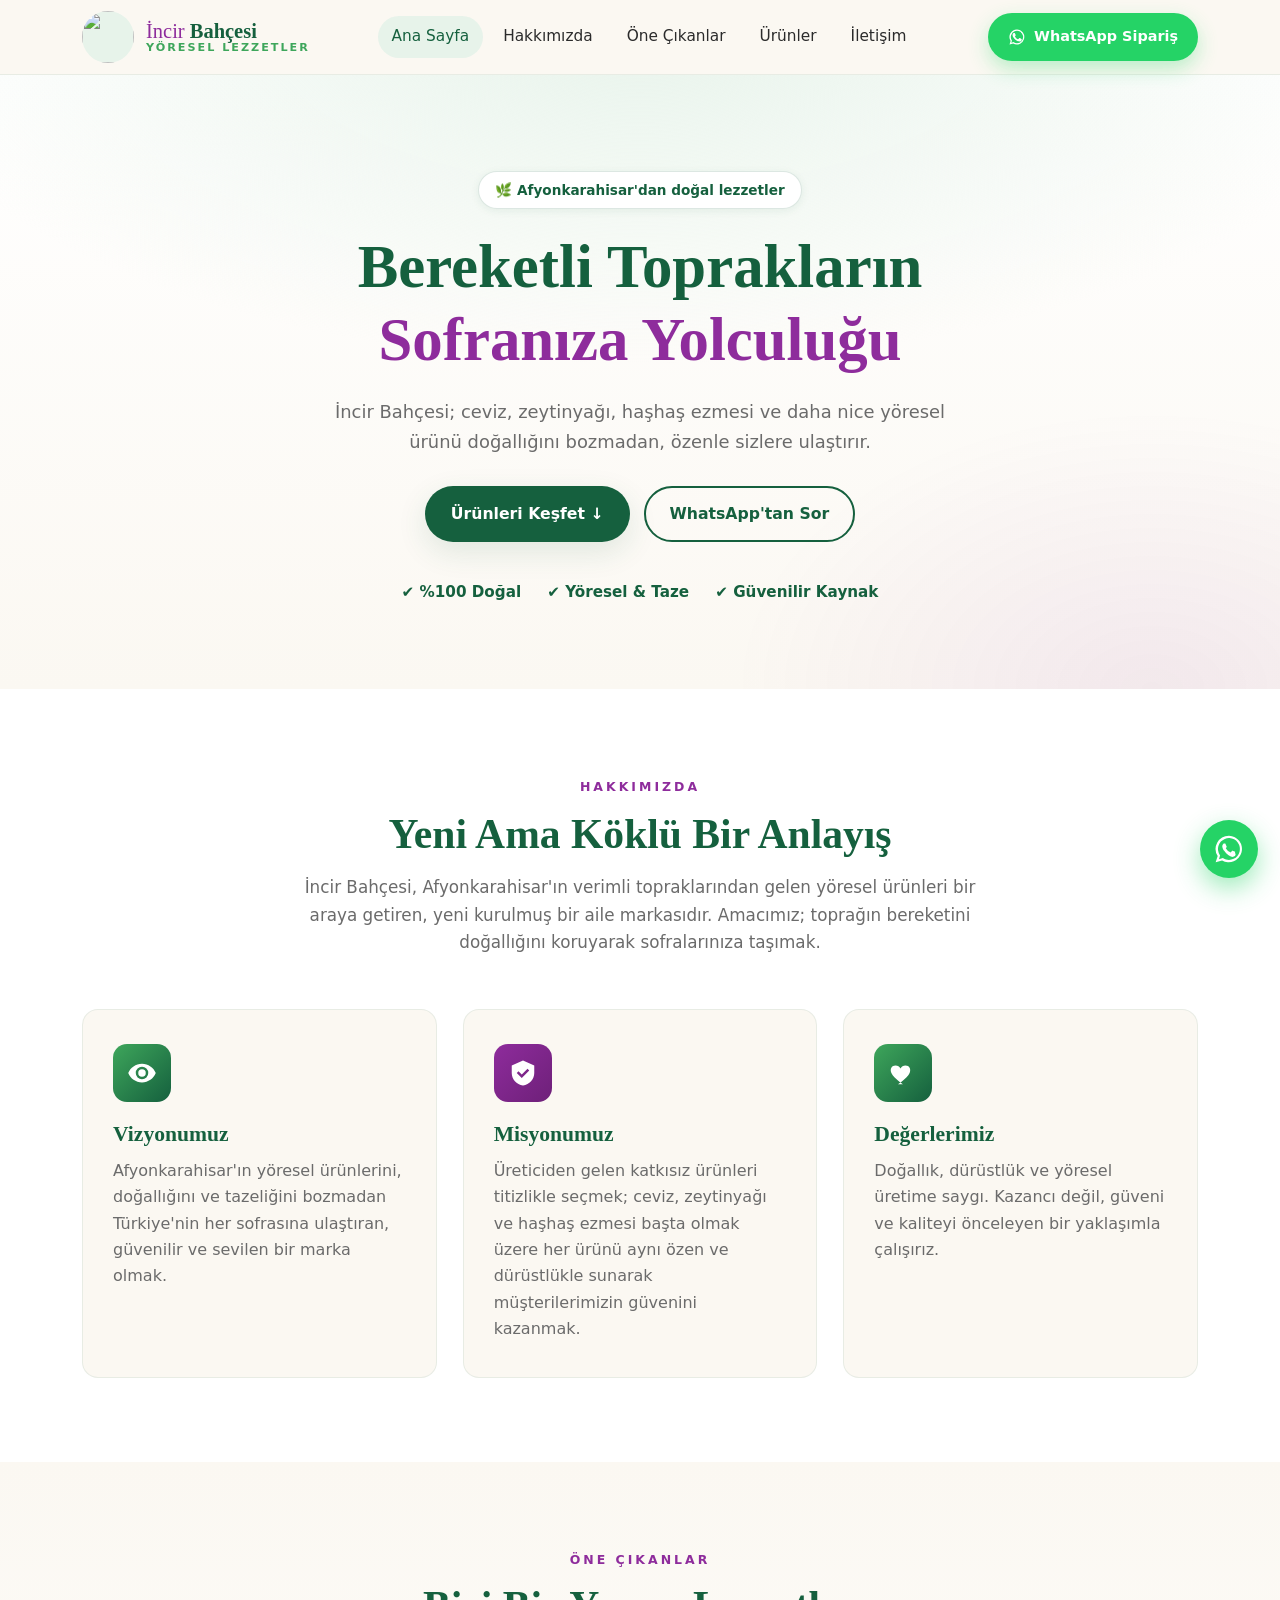
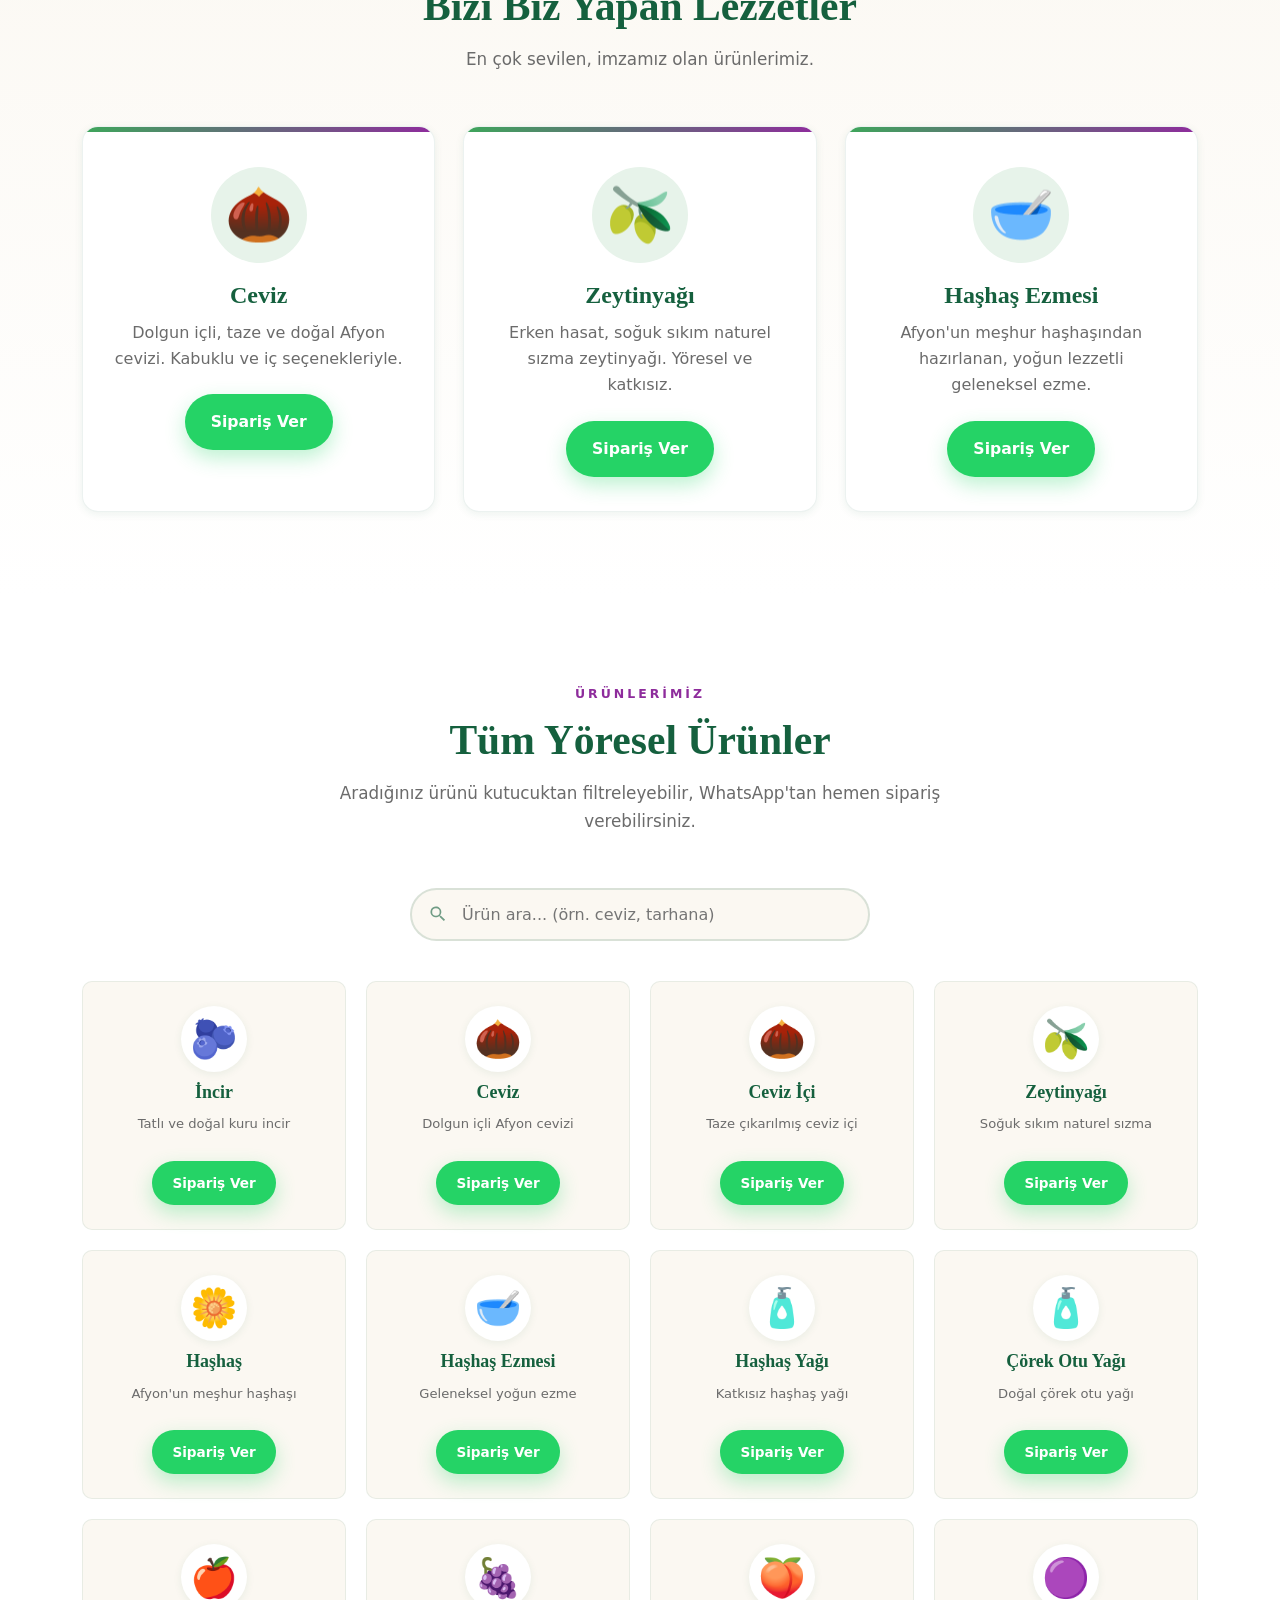
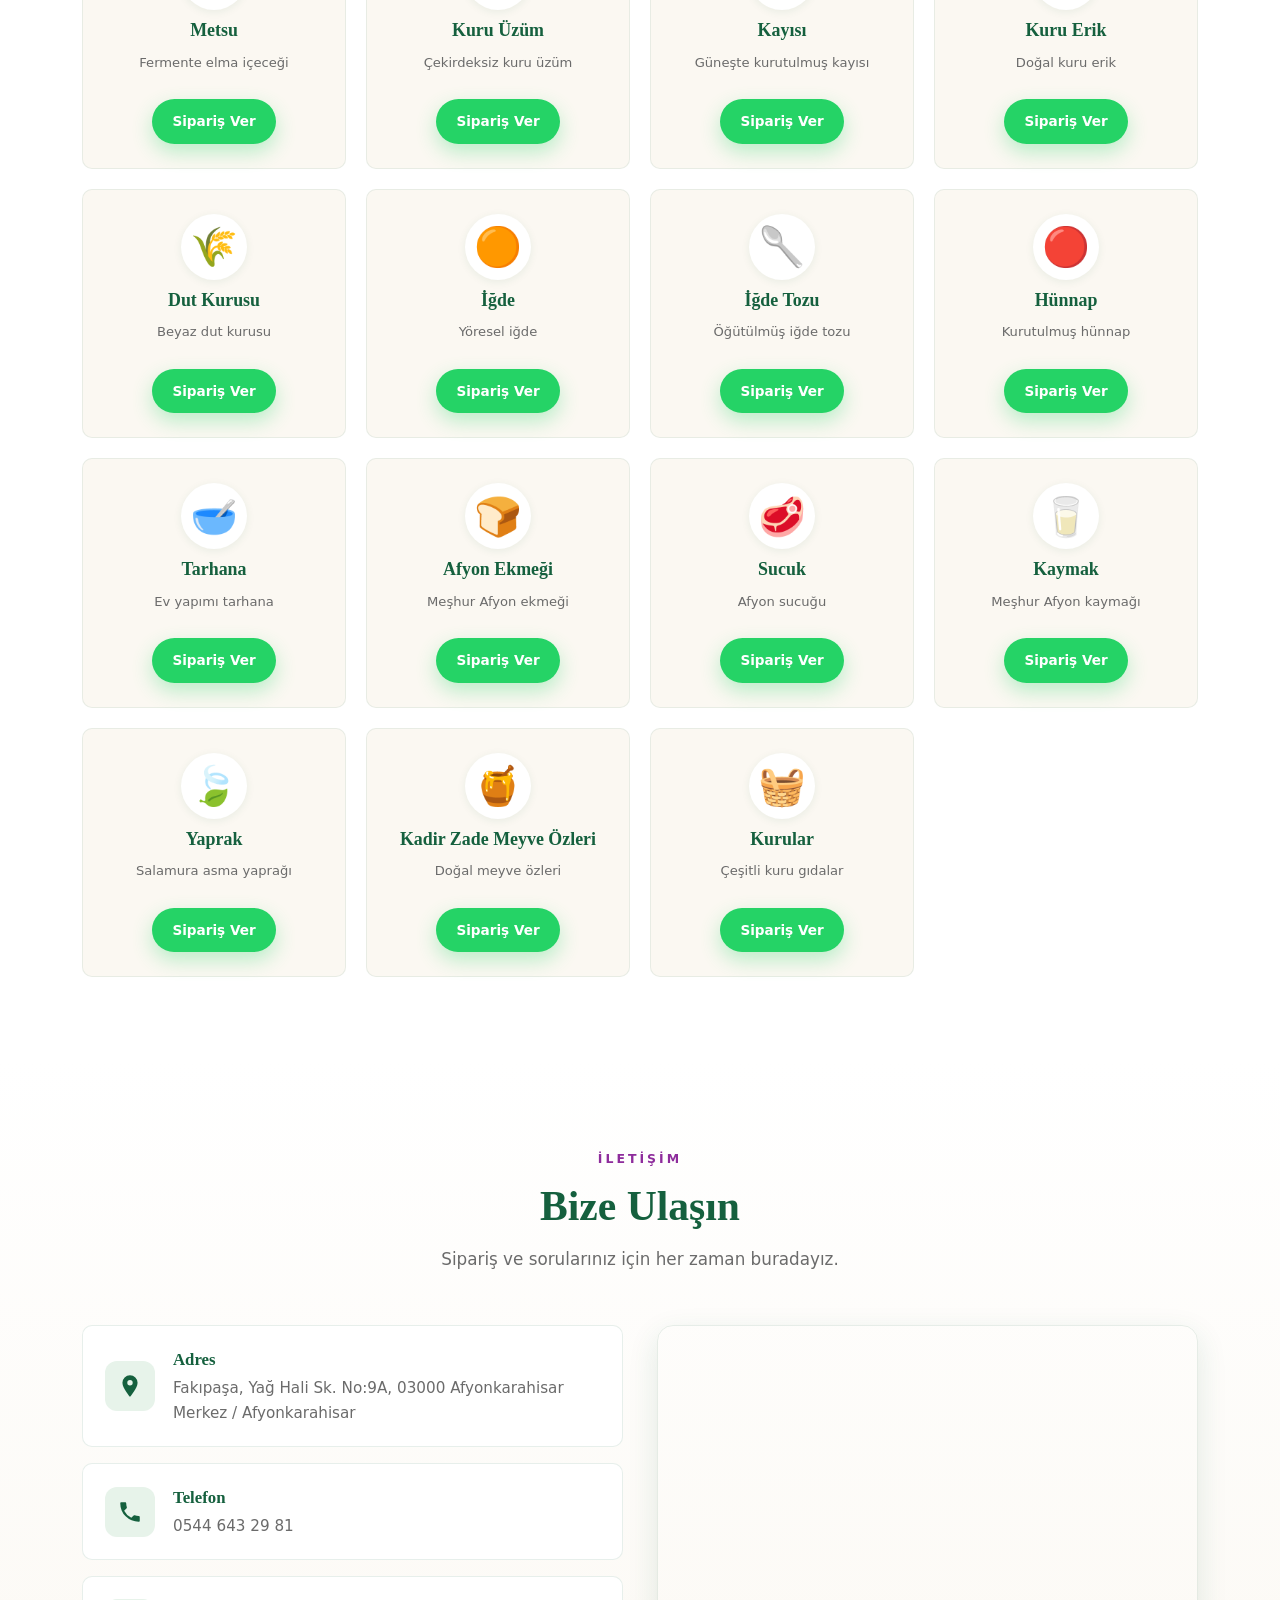
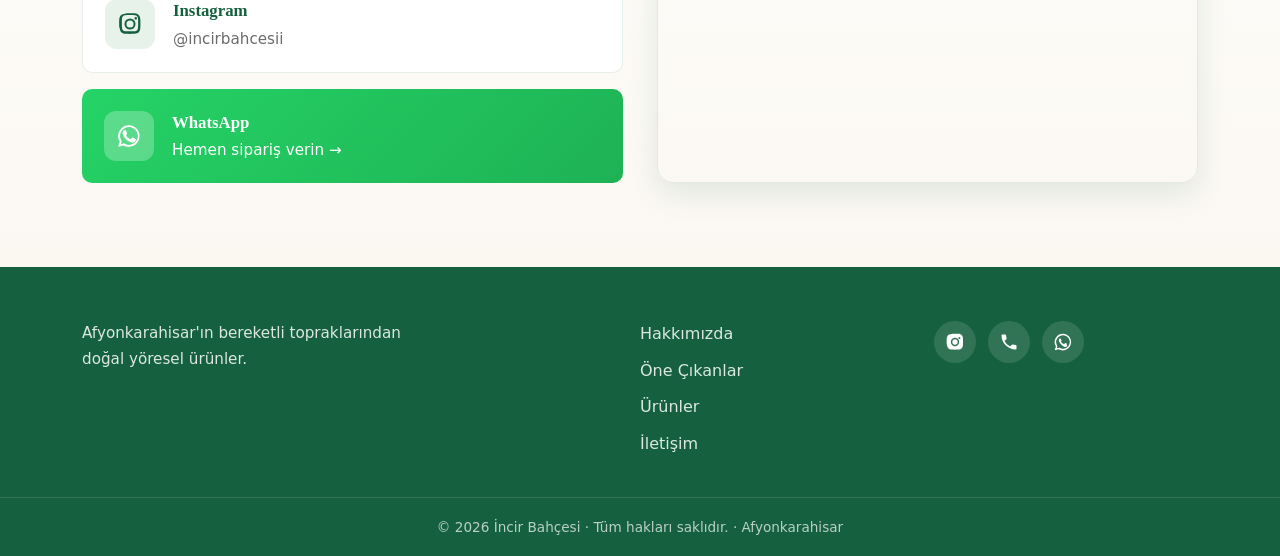
==== index.html @ 3425f456 "İncir Bahçesi tanıtım web sitesi (HTML/CSS/JS) Afyonkarahisar yöresel ürünler için tek sayfa tanıtım" ====
<!DOCTYPE html>
<html lang="tr">
<head>
  <meta charset="UTF-8" />
  <meta name="viewport" content="width=device-width, initial-scale=1.0" />
  <title>İncir Bahçesi | Afyonkarahisar Yöresel Ürünler</title>
  <meta name="description" content="İncir Bahçesi — Afyonkarahisar'ın bereketli topraklarından doğal yöresel ürünler. Ceviz, zeytinyağı, haşhaş ezmesi ve daha fazlası. WhatsApp ile sipariş." />
  <link rel="preconnect" href="https://wa.me" />
  <link rel="stylesheet" href="css/style.css" />
  <link rel="icon" href="assets/logo.png" type="image/png" />
</head>
<body>

  <!-- ================= HEADER / NAVBAR ================= -->
  <header class="site-header" id="header">
    <div class="container header-inner">
      <a href="#hero" class="brand" aria-label="İncir Bahçesi ana sayfa">
        <img src="assets/logo.png" alt="İncir Bahçesi logosu" class="brand-logo"
             onerror="this.classList.add('logo-fallback'); this.alt='';" />
        <span class="brand-text">
          <span class="brand-name">İncir <strong>Bahçesi</strong></span>
          <span class="brand-tag">Yöresel Lezzetler</span>
        </span>
      </a>

      <nav class="main-nav" id="mainNav" aria-label="Ana menü">
        <a href="#hero">Ana Sayfa</a>
        <a href="#hakkimizda">Hakkımızda</a>
        <a href="#one-cikan">Öne Çıkanlar</a>
        <a href="#urunler">Ürünler</a>
        <a href="#iletisim">İletişim</a>
      </nav>

      <a href="https://wa.me/905446432981?text=Merhaba%2C%20%C4%B0ncir%20Bah%C3%A7esi%20%C3%BCr%C3%BCnleri%20hakk%C4%B1nda%20bilgi%20almak%20istiyorum."
         class="btn btn-whatsapp header-cta" target="_blank" rel="noopener">
        <svg class="ico" viewBox="0 0 24 24" aria-hidden="true"><path d="M17.5 14.4c-.3-.2-1.7-.9-2-1-.3-.1-.5-.2-.7.2s-.8 1-.9 1.2c-.2.2-.3.2-.6.1-.3-.2-1.2-.5-2.3-1.4-.9-.8-1.4-1.7-1.6-2-.2-.3 0-.5.1-.6.1-.1.3-.3.4-.5.1-.2.2-.3.3-.5.1-.2 0-.4 0-.5 0-.1-.7-1.7-1-2.3-.2-.6-.5-.5-.7-.5h-.6c-.2 0-.5.1-.8.4-.3.3-1 1-1 2.5s1.1 2.9 1.2 3.1c.2.2 2.1 3.3 5.2 4.6.7.3 1.3.5 1.7.6.7.2 1.4.2 1.9.1.6-.1 1.7-.7 2-1.4.2-.7.2-1.2.2-1.4-.1-.1-.3-.2-.6-.3z"/><path d="M12 2a10 10 0 0 0-8.5 15.3L2 22l4.8-1.3A10 10 0 1 0 12 2zm0 18.2c-1.5 0-3-.4-4.3-1.2l-.3-.2-2.9.8.8-2.8-.2-.3A8.2 8.2 0 1 1 12 20.2z"/></svg>
        <span>WhatsApp Sipariş</span>
      </a>

      <button class="nav-toggle" id="navToggle" aria-label="Menüyü aç/kapat" aria-expanded="false" aria-controls="mainNav">
        <span></span><span></span><span></span>
      </button>
    </div>
  </header>

  <!-- ================= HERO ================= -->
  <section class="hero" id="hero">
    <div class="hero-bg" aria-hidden="true"></div>
    <div class="container hero-inner reveal">
      <p class="hero-eyebrow">🌿 Afyonkarahisar'dan doğal lezzetler</p>
      <h1 class="hero-title">Bereketli Toprakların<br><span>Sofranıza Yolculuğu</span></h1>
      <p class="hero-sub">
        İncir Bahçesi; ceviz, zeytinyağı, haşhaş ezmesi ve daha nice yöresel ürünü
        doğallığını bozmadan, özenle sizlere ulaştırır.
      </p>
      <div class="hero-actions">
        <a href="#one-cikan" class="btn btn-primary">Ürünleri Keşfet ↓</a>
        <a href="https://wa.me/905446432981?text=Merhaba%2C%20%C3%BCr%C3%BCnleriniz%20hakk%C4%B1nda%20bilgi%20almak%20istiyorum."
           class="btn btn-outline" target="_blank" rel="noopener">WhatsApp'tan Sor</a>
      </div>
      <ul class="hero-badges">
        <li>✔ %100 Doğal</li>
        <li>✔ Yöresel &amp; Taze</li>
        <li>✔ Güvenilir Kaynak</li>
      </ul>
    </div>
  </section>

  <!-- ================= HAKKIMIZDA / VİZYON MİSYON ================= -->
  <section class="section about" id="hakkimizda">
    <div class="container">
      <div class="section-head reveal">
        <span class="kicker">Hakkımızda</span>
        <h2>Yeni Ama Köklü Bir Anlayış</h2>
        <p class="section-lead">
          İncir Bahçesi, Afyonkarahisar'ın verimli topraklarından gelen yöresel ürünleri
          bir araya getiren, yeni kurulmuş bir aile markasıdır. Amacımız; toprağın bereketini
          doğallığını koruyarak sofralarınıza taşımak.
        </p>
      </div>

      <div class="vm-grid">
        <article class="vm-card reveal">
          <div class="vm-ico" aria-hidden="true">
            <svg viewBox="0 0 24 24"><path d="M12 4.5C7 4.5 2.7 7.6 1 12c1.7 4.4 6 7.5 11 7.5s9.3-3.1 11-7.5c-1.7-4.4-6-7.5-11-7.5zm0 12.5a5 5 0 1 1 0-10 5 5 0 0 1 0 10zm0-8a3 3 0 1 0 0 6 3 3 0 0 0 0-6z"/></svg>
          </div>
          <h3>Vizyonumuz</h3>
          <p>
            Afyonkarahisar'ın yöresel ürünlerini, doğallığını ve tazeliğini bozmadan
            Türkiye'nin her sofrasına ulaştıran, güvenilir ve sevilen bir marka olmak.
          </p>
        </article>

        <article class="vm-card reveal">
          <div class="vm-ico" aria-hidden="true">
            <svg viewBox="0 0 24 24"><path d="M12 2 3 6v6c0 5 3.8 9.4 9 10 5.2-.6 9-5 9-10V6l-9-4zm-1 14-4-4 1.4-1.4L11 13.2l4.6-4.6L17 10l-6 6z"/></svg>
          </div>
          <h3>Misyonumuz</h3>
          <p>
            Üreticiden gelen katkısız ürünleri titizlikle seçmek; ceviz, zeytinyağı ve
            haşhaş ezmesi başta olmak üzere her ürünü aynı özen ve dürüstlükle sunarak
            müşterilerimizin güvenini kazanmak.
          </p>
        </article>

        <article class="vm-card reveal">
          <div class="vm-ico" aria-hidden="true">
            <svg viewBox="0 0 24 24"><path d="M12 21s-7-4.4-9.3-9C1.3 8.8 3 6 6 6c1.8 0 3.2.9 4 2.3C10.8 6.9 12.2 6 14 6c3 0 4.7 2.8 3.3 6-2.3 4.6-9.3 9-9.3 9z"/></svg>
          </div>
          <h3>Değerlerimiz</h3>
          <p>
            Doğallık, dürüstlük ve yöresel üretime saygı. Kazancı değil, güveni ve
            kaliteyi önceleyen bir yaklaşımla çalışırız.
          </p>
        </article>
      </div>
    </div>
  </section>

  <!-- ================= ÖNE ÇIKAN ÜRÜNLER ================= -->
  <section class="section featured" id="one-cikan">
    <div class="container">
      <div class="section-head reveal">
        <span class="kicker">Öne Çıkanlar</span>
        <h2>Bizi Biz Yapan Lezzetler</h2>
        <p class="section-lead">En çok sevilen, imzamız olan ürünlerimiz.</p>
      </div>

      <div class="featured-grid">
        <article class="feat-card reveal">
          <div class="feat-emoji" aria-hidden="true">🌰</div>
          <h3>Ceviz</h3>
          <p>Dolgun içli, taze ve doğal Afyon cevizi. Kabuklu ve iç seçenekleriyle.</p>
          <a class="btn btn-whatsapp order-btn" data-product="Ceviz" href="#" target="_blank" rel="noopener">
            <span>Sipariş Ver</span>
          </a>
        </article>

        <article class="feat-card reveal">
          <div class="feat-emoji" aria-hidden="true">🫒</div>
          <h3>Zeytinyağı</h3>
          <p>Erken hasat, soğuk sıkım naturel sızma zeytinyağı. Yöresel ve katkısız.</p>
          <a class="btn btn-whatsapp order-btn" data-product="Zeytinyağı" href="#" target="_blank" rel="noopener">
            <span>Sipariş Ver</span>
          </a>
        </article>

        <article class="feat-card reveal">
          <div class="feat-emoji" aria-hidden="true">🥣</div>
          <h3>Haşhaş Ezmesi</h3>
          <p>Afyon'un meşhur haşhaşından hazırlanan, yoğun lezzetli geleneksel ezme.</p>
          <a class="btn btn-whatsapp order-btn" data-product="Haşhaş Ezmesi" href="#" target="_blank" rel="noopener">
            <span>Sipariş Ver</span>
          </a>
        </article>
      </div>
    </div>
  </section>

  <!-- ================= TÜM ÜRÜNLER ================= -->
  <section class="section products" id="urunler">
    <div class="container">
      <div class="section-head reveal">
        <span class="kicker">Ürünlerimiz</span>
        <h2>Tüm Yöresel Ürünler</h2>
        <p class="section-lead">Aradığınız ürünü kutucuktan filtreleyebilir, WhatsApp'tan hemen sipariş verebilirsiniz.</p>
      </div>

      <div class="product-search reveal">
        <svg class="ico" viewBox="0 0 24 24" aria-hidden="true"><path d="M15.5 14h-.8l-.3-.3a6.5 6.5 0 1 0-.7.7l.3.3v.8l5 5 1.5-1.5-5-5zm-6 0A4.5 4.5 0 1 1 14 9.5 4.5 4.5 0 0 1 9.5 14z"/></svg>
        <input type="search" id="productSearch" placeholder="Ürün ara... (örn. ceviz, tarhana)" aria-label="Ürün ara" />
      </div>

      <div class="product-grid" id="productGrid">
        <!-- Ürünler JS ile oluşturulur -->
      </div>
      <p class="no-result" id="noResult" hidden>Aradığınız ürün bulunamadı. WhatsApp'tan sorabilirsiniz.</p>
    </div>
  </section>

  <!-- ================= İLETİŞİM ================= -->
  <section class="section contact" id="iletisim">
    <div class="container">
      <div class="section-head reveal">
        <span class="kicker">İletişim</span>
        <h2>Bize Ulaşın</h2>
        <p class="section-lead">Sipariş ve sorularınız için her zaman buradayız.</p>
      </div>

      <div class="contact-grid">
        <div class="contact-cards">
          <a class="contact-card reveal" href="https://www.google.com/maps/search/?api=1&query=Fak%C4%B1pa%C5%9Fa%20Ya%C4%9F%20Hali%20Sk.%20No%3A9A%20Afyonkarahisar" target="_blank" rel="noopener">
            <span class="contact-ico" aria-hidden="true">
              <svg viewBox="0 0 24 24"><path d="M12 2a7 7 0 0 0-7 7c0 5 7 13 7 13s7-8 7-13a7 7 0 0 0-7-7zm0 9.5A2.5 2.5 0 1 1 12 6.5a2.5 2.5 0 0 1 0 5z"/></svg>
            </span>
            <span class="contact-txt">
              <strong>Adres</strong>
              Fakıpaşa, Yağ Hali Sk. No:9A, 03000 Afyonkarahisar Merkez / Afyonkarahisar
            </span>
          </a>

          <a class="contact-card reveal" href="tel:+905446432981">
            <span class="contact-ico" aria-hidden="true">
              <svg viewBox="0 0 24 24"><path d="M6.6 10.8a15.5 15.5 0 0 0 6.6 6.6l2.2-2.2c.3-.3.7-.4 1-.2 1.1.4 2.3.6 3.6.6.6 0 1 .4 1 1V20c0 .6-.4 1-1 1A17 17 0 0 1 3 4c0-.6.4-1 1-1h3.5c.6 0 1 .4 1 1 0 1.2.2 2.4.6 3.6.1.4 0 .8-.2 1l-2.3 2.2z"/></svg>
            </span>
            <span class="contact-txt">
              <strong>Telefon</strong>
              0544 643 29 81
            </span>
          </a>

          <a class="contact-card reveal" href="https://www.instagram.com/incirbahcesii/" target="_blank" rel="noopener">
            <span class="contact-ico" aria-hidden="true">
              <svg viewBox="0 0 24 24"><path d="M12 2c2.7 0 3 0 4.1.1 1 0 1.7.2 2.3.5.6.2 1.1.5 1.6 1s.8 1 1 1.6c.3.6.4 1.3.5 2.3.1 1.1.1 1.4.1 4.1s0 3-.1 4.1c0 1-.2 1.7-.5 2.3a4.5 4.5 0 0 1-1 1.6 4.5 4.5 0 0 1-1.6 1c-.6.3-1.3.4-2.3.5-1.1.1-1.4.1-4.1.1s-3 0-4.1-.1c-1 0-1.7-.2-2.3-.5a4.5 4.5 0 0 1-1.6-1 4.5 4.5 0 0 1-1-1.6c-.3-.6-.4-1.3-.5-2.3C2 15 2 14.7 2 12s0-3 .1-4.1c0-1 .2-1.7.5-2.3.2-.6.5-1.1 1-1.6s1-.8 1.6-1c.6-.3 1.3-.4 2.3-.5C8.6 2 9 2 12 2zm0 1.8c-2.7 0-3 0-4 .1-.8 0-1.2.2-1.5.3-.4.1-.7.3-1 .6-.3.3-.5.6-.6 1-.1.3-.3.7-.3 1.5-.1 1-.1 1.3-.1 4s0 3 .1 4c0 .8.2 1.2.3 1.5.1.4.3.7.6 1 .3.3.6.5 1 .6.3.1.7.3 1.5.3 1 .1 1.3.1 4 .1s3 0 4-.1c.8 0 1.2-.2 1.5-.3.4-.1.7-.3 1-.6.3-.3.5-.6.6-1 .1-.3.3-.7.3-1.5.1-1 .1-1.3.1-4s0-3-.1-4c0-.8-.2-1.2-.3-1.5a2.7 2.7 0 0 0-.6-1 2.7 2.7 0 0 0-1-.6c-.3-.1-.7-.3-1.5-.3-1-.1-1.3-.1-4-.1zm0 3.1a5.1 5.1 0 1 1 0 10.2 5.1 5.1 0 0 1 0-10.2zm0 1.8a3.3 3.3 0 1 0 0 6.6 3.3 3.3 0 0 0 0-6.6zm5.3-3.1a1.2 1.2 0 1 1 0 2.4 1.2 1.2 0 0 1 0-2.4z"/></svg>
            </span>
            <span class="contact-txt">
              <strong>Instagram</strong>
              @incirbahcesii
            </span>
          </a>

          <a class="contact-card highlight reveal" href="https://wa.me/905446432981?text=Merhaba%2C%20sipari%C5%9F%20vermek%20istiyorum." target="_blank" rel="noopener">
            <span class="contact-ico" aria-hidden="true">
              <svg viewBox="0 0 24 24"><path d="M17.5 14.4c-.3-.2-1.7-.9-2-1-.3-.1-.5-.2-.7.2s-.8 1-.9 1.2c-.2.2-.3.2-.6.1-.3-.2-1.2-.5-2.3-1.4-.9-.8-1.4-1.7-1.6-2-.2-.3 0-.5.1-.6.1-.1.3-.3.4-.5.1-.2.2-.3.3-.5.1-.2 0-.4 0-.5 0-.1-.7-1.7-1-2.3-.2-.6-.5-.5-.7-.5h-.6c-.2 0-.5.1-.8.4-.3.3-1 1-1 2.5s1.1 2.9 1.2 3.1c.2.2 2.1 3.3 5.2 4.6.7.3 1.3.5 1.7.6.7.2 1.4.2 1.9.1.6-.1 1.7-.7 2-1.4.2-.7.2-1.2.2-1.4-.1-.1-.3-.2-.6-.3z"/><path d="M12 2a10 10 0 0 0-8.5 15.3L2 22l4.8-1.3A10 10 0 1 0 12 2zm0 18.2c-1.5 0-3-.4-4.3-1.2l-.3-.2-2.9.8.8-2.8-.2-.3A8.2 8.2 0 1 1 12 20.2z"/></svg>
            </span>
            <span class="contact-txt">
              <strong>WhatsApp</strong>
              Hemen sipariş verin →
            </span>
          </a>
        </div>

        <div class="contact-map reveal">
          <iframe
            title="İncir Bahçesi konumu"
            src="https://www.google.com/maps?q=Fak%C4%B1pa%C5%9Fa%20Ya%C4%9F%20Hali%20Sk.%20No%3A9A%20Afyonkarahisar&output=embed"
            loading="lazy" referrerpolicy="no-referrer-when-downgrade"></iframe>
        </div>
      </div>
    </div>
  </section>

  <!-- ================= FOOTER ================= -->
  <footer class="site-footer">
    <div class="container footer-inner">
      <div class="footer-brand">
        <img src="assets/logo.png" alt="İncir Bahçesi" class="footer-logo"
             onerror="this.style.display='none';" />
        <p>Afyonkarahisar'ın bereketli topraklarından doğal yöresel ürünler.</p>
      </div>
      <nav class="footer-links" aria-label="Alt menü">
        <a href="#hakkimizda">Hakkımızda</a>
        <a href="#one-cikan">Öne Çıkanlar</a>
        <a href="#urunler">Ürünler</a>
        <a href="#iletisim">İletişim</a>
      </nav>
      <div class="footer-social">
        <a href="https://www.instagram.com/incirbahcesii/" target="_blank" rel="noopener" aria-label="Instagram">
          <svg viewBox="0 0 24 24"><path d="M12 2c2.7 0 3 0 4.1.1 1 0 1.7.2 2.3.5.6.2 1.1.5 1.6 1s.8 1 1 1.6c.3.6.4 1.3.5 2.3.1 1.1.1 1.4.1 4.1s0 3-.1 4.1c0 1-.2 1.7-.5 2.3a4.5 4.5 0 0 1-1 1.6 4.5 4.5 0 0 1-1.6 1c-.6.3-1.3.4-2.3.5-1.1.1-1.4.1-4.1.1s-3 0-4.1-.1c-1 0-1.7-.2-2.3-.5a4.5 4.5 0 0 1-1.6-1 4.5 4.5 0 0 1-1-1.6c-.3-.6-.4-1.3-.5-2.3C2 15 2 14.7 2 12s0-3 .1-4.1c0-1 .2-1.7.5-2.3.2-.6.5-1.1 1-1.6s1-.8 1.6-1c.6-.3 1.3-.4 2.3-.5C8.6 2 9 2 12 2zm0 5a5 5 0 1 0 0 10 5 5 0 0 0 0-10zm0 1.8a3.2 3.2 0 1 1 0 6.4 3.2 3.2 0 0 1 0-6.4zM17.3 6a1.2 1.2 0 1 0 0 2.4 1.2 1.2 0 0 0 0-2.4z"/></svg>
        </a>
        <a href="tel:+905446432981" aria-label="Telefon">
          <svg viewBox="0 0 24 24"><path d="M6.6 10.8a15.5 15.5 0 0 0 6.6 6.6l2.2-2.2c.3-.3.7-.4 1-.2 1.1.4 2.3.6 3.6.6.6 0 1 .4 1 1V20c0 .6-.4 1-1 1A17 17 0 0 1 3 4c0-.6.4-1 1-1h3.5c.6 0 1 .4 1 1 0 1.2.2 2.4.6 3.6.1.4 0 .8-.2 1l-2.3 2.2z"/></svg>
        </a>
        <a href="https://wa.me/905446432981" target="_blank" rel="noopener" aria-label="WhatsApp">
          <svg viewBox="0 0 24 24"><path d="M12 2a10 10 0 0 0-8.5 15.3L2 22l4.8-1.3A10 10 0 1 0 12 2zm0 18.2c-1.5 0-3-.4-4.3-1.2l-.3-.2-2.9.8.8-2.8-.2-.3A8.2 8.2 0 1 1 12 20.2zm4.6-6.1c-.3-.1-1.5-.7-1.7-.8-.2-.1-.4-.1-.6.1l-.8 1c-.1.2-.3.2-.5.1a6.7 6.7 0 0 1-3.3-2.9c-.1-.2 0-.4.1-.5l.4-.5c.1-.1.1-.3 0-.4l-.8-1.9c-.2-.5-.4-.4-.6-.4h-.5c-.2 0-.4.1-.6.3-.7.7-.9 1.6-.6 2.6.3 1.2 1.1 2.3 1.3 2.5.2.2 2.1 3.2 5 4.3.7.3 1.3.5 1.7.3.6-.2 1.5-.6 1.7-1.2.2-.6.2-1.1.1-1.2 0-.1-.2-.2-.4-.3z"/></svg>
        </a>
      </div>
    </div>
    <div class="footer-bottom">
      <div class="container">
        <p>© <span id="year"></span> İncir Bahçesi · Tüm hakları saklıdır. · Afyonkarahisar</p>
      </div>
    </div>
  </footer>

  <!-- Sabit WhatsApp butonu -->
  <a href="https://wa.me/905446432981?text=Merhaba%2C%20bilgi%20almak%20istiyorum."
     class="whatsapp-float" target="_blank" rel="noopener" aria-label="WhatsApp ile yaz">
    <svg viewBox="0 0 24 24" aria-hidden="true"><path d="M12 2a10 10 0 0 0-8.5 15.3L2 22l4.8-1.3A10 10 0 1 0 12 2zm0 18.2c-1.5 0-3-.4-4.3-1.2l-.3-.2-2.9.8.8-2.8-.2-.3A8.2 8.2 0 1 1 12 20.2zm4.6-6.1c-.3-.1-1.5-.7-1.7-.8-.2-.1-.4-.1-.6.1l-.8 1c-.1.2-.3.2-.5.1a6.7 6.7 0 0 1-3.3-2.9c-.1-.2 0-.4.1-.5l.4-.5c.1-.1.1-.3 0-.4l-.8-1.9c-.2-.5-.4-.4-.6-.4h-.5c-.2 0-.4.1-.6.3-.7.7-.9 1.6-.6 2.6.3 1.2 1.1 2.3 1.3 2.5.2.2 2.1 3.2 5 4.3.7.3 1.3.5 1.7.3.6-.2 1.5-.6 1.7-1.2.2-.6.2-1.1.1-1.2 0-.1-.2-.2-.4-.3z"/></svg>
  </a>

  <script src="js/main.js"></script>
</body>
</html>
---- css/style.css ----
/* ============================================================
   İncir Bahçesi — Stil Dosyası
   Palet logodan: koyu yeşil, yeşil, mor/magenta, krem
   ============================================================ */

:root {
  --green-dark: #15603E;
  --green: #3EA65B;
  --green-soft: #E7F3EA;
  --purple: #8E2C9C;
  --purple-dark: #6E2079;
  --cream: #FBF8F2;
  --ink: #2B2B2B;
  --muted: #6b6b6b;
  --white: #ffffff;
  --wa: #25D366;
  --wa-dark: #1EB255;

  --shadow-sm: 0 2px 8px rgba(21, 96, 62, .08);
  --shadow-md: 0 10px 30px rgba(21, 96, 62, .12);
  --shadow-lg: 0 20px 50px rgba(21, 96, 62, .18);
  --radius: 16px;
  --radius-sm: 10px;
  --container: 1160px;
  --serif: Georgia, 'Times New Roman', serif;
  --sans: system-ui, -apple-system, 'Segoe UI', Roboto, Helvetica, Arial, sans-serif;
}

* { margin: 0; padding: 0; box-sizing: border-box; }

html { scroll-behavior: smooth; scroll-padding-top: 84px; }

body {
  font-family: var(--sans);
  color: var(--ink);
  background: var(--cream);
  line-height: 1.65;
  -webkit-font-smoothing: antialiased;
  overflow-x: hidden;
}

img { max-width: 100%; display: block; }
a { color: inherit; text-decoration: none; }

.container {
  width: 100%;
  max-width: var(--container);
  margin: 0 auto;
  padding: 0 22px;
}

h1, h2, h3 { font-family: var(--serif); line-height: 1.2; color: var(--green-dark); }

.ico { width: 20px; height: 20px; fill: currentColor; flex-shrink: 0; }

/* ---------------- Buttons ---------------- */
.btn {
  display: inline-flex;
  align-items: center;
  gap: 8px;
  padding: 13px 24px;
  border-radius: 999px;
  font-weight: 600;
  font-size: .98rem;
  cursor: pointer;
  border: 2px solid transparent;
  transition: transform .2s ease, box-shadow .2s ease, background .2s ease, color .2s ease;
  white-space: nowrap;
}
.btn:hover { transform: translateY(-2px); }

.btn-primary { background: var(--green-dark); color: #fff; box-shadow: var(--shadow-md); }
.btn-primary:hover { background: #124f34; }

.btn-outline { background: transparent; color: var(--green-dark); border-color: var(--green-dark); }
.btn-outline:hover { background: var(--green-dark); color: #fff; }

.btn-whatsapp { background: var(--wa); color: #fff; box-shadow: 0 8px 20px rgba(37,211,102,.3); }
.btn-whatsapp:hover { background: var(--wa-dark); }
.btn-whatsapp .ico { width: 18px; height: 18px; }

/* ---------------- Header ---------------- */
.site-header {
  position: sticky;
  top: 0;
  z-index: 100;
  background: rgba(251, 248, 242, .9);
  backdrop-filter: blur(10px);
  border-bottom: 1px solid rgba(21,96,62,.08);
  transition: box-shadow .3s ease, background .3s ease;
}
.site-header.scrolled { box-shadow: var(--shadow-sm); background: rgba(251,248,242,.97); }

.header-inner {
  display: flex;
  align-items: center;
  justify-content: space-between;
  gap: 18px;
  height: 74px;
}

.brand { display: flex; align-items: center; gap: 12px; }
.brand-logo { width: 52px; height: 52px; object-fit: contain; }
.brand-logo.logo-fallback {
  background: var(--green-soft);
  border-radius: 50%;
  min-width: 52px;
}
.brand-text { display: flex; flex-direction: column; line-height: 1.1; }
.brand-name { font-family: var(--serif); font-size: 1.28rem; color: var(--purple); font-weight: 400; }
.brand-name strong { color: var(--green-dark); }
.brand-tag { font-size: .7rem; letter-spacing: 2px; text-transform: uppercase; color: var(--green); font-weight: 600; }

.main-nav { display: flex; gap: 6px; }
.main-nav a {
  padding: 8px 14px;
  border-radius: 999px;
  font-weight: 500;
  color: var(--ink);
  font-size: .96rem;
  transition: background .2s, color .2s;
}
.main-nav a:hover, .main-nav a.active { background: var(--green-soft); color: var(--green-dark); }

.header-cta { padding: 10px 18px; font-size: .9rem; }

.nav-toggle {
  display: none;
  flex-direction: column;
  gap: 5px;
  background: none;
  border: none;
  cursor: pointer;
  padding: 6px;
}
.nav-toggle span {
  width: 26px; height: 3px; border-radius: 3px; background: var(--green-dark);
  transition: transform .3s, opacity .3s;
}
.nav-toggle.open span:nth-child(1) { transform: translateY(8px) rotate(45deg); }
.nav-toggle.open span:nth-child(2) { opacity: 0; }
.nav-toggle.open span:nth-child(3) { transform: translateY(-8px) rotate(-45deg); }

/* ---------------- Hero ---------------- */
.hero {
  position: relative;
  overflow: hidden;
  padding: 96px 0 84px;
  text-align: center;
}
.hero-bg {
  position: absolute;
  inset: 0;
  background:
    radial-gradient(1100px 500px at 50% -10%, var(--green-soft), transparent 70%),
    radial-gradient(600px 400px at 90% 100%, rgba(142,44,156,.08), transparent 70%),
    linear-gradient(180deg, #fff 0%, var(--cream) 100%);
  z-index: -1;
}
.hero-eyebrow {
  display: inline-block;
  background: #fff;
  border: 1px solid rgba(21,96,62,.15);
  color: var(--green-dark);
  padding: 7px 16px;
  border-radius: 999px;
  font-size: .85rem;
  font-weight: 600;
  box-shadow: var(--shadow-sm);
  margin-bottom: 22px;
}
.hero-title { font-size: clamp(2.2rem, 6vw, 3.8rem); font-weight: 700; }
.hero-title span { color: var(--purple); }
.hero-sub {
  max-width: 620px;
  margin: 20px auto 30px;
  font-size: 1.12rem;
  color: var(--muted);
}
.hero-actions { display: flex; gap: 14px; justify-content: center; flex-wrap: wrap; }
.hero-badges {
  list-style: none;
  display: flex;
  gap: 26px;
  justify-content: center;
  flex-wrap: wrap;
  margin-top: 38px;
  color: var(--green-dark);
  font-weight: 600;
  font-size: .95rem;
}

/* ---------------- Section base ---------------- */
.section { padding: 84px 0; }
.section-head { text-align: center; max-width: 680px; margin: 0 auto 52px; }
.kicker {
  display: inline-block;
  text-transform: uppercase;
  letter-spacing: 3px;
  font-size: .78rem;
  font-weight: 700;
  color: var(--purple);
  margin-bottom: 12px;
}
.section-head h2 { font-size: clamp(1.8rem, 4vw, 2.6rem); }
.section-lead { color: var(--muted); margin-top: 14px; font-size: 1.05rem; }

/* ---------------- Vizyon / Misyon ---------------- */
.about { background: #fff; }
.vm-grid {
  display: grid;
  grid-template-columns: repeat(auto-fit, minmax(280px, 1fr));
  gap: 26px;
}
.vm-card {
  background: var(--cream);
  border: 1px solid rgba(21,96,62,.08);
  border-radius: var(--radius);
  padding: 34px 30px;
  transition: transform .3s, box-shadow .3s;
}
.vm-card:hover { transform: translateY(-6px); box-shadow: var(--shadow-md); }
.vm-ico {
  width: 58px; height: 58px;
  border-radius: 14px;
  display: grid; place-items: center;
  background: linear-gradient(135deg, var(--green) 0%, var(--green-dark) 100%);
  margin-bottom: 20px;
}
.vm-ico svg { width: 30px; height: 30px; fill: #fff; }
.vm-card:nth-child(2) .vm-ico { background: linear-gradient(135deg, var(--purple) 0%, var(--purple-dark) 100%); }
.vm-card h3 { font-size: 1.35rem; margin-bottom: 10px; }
.vm-card p { color: var(--muted); }

/* ---------------- Öne çıkan ---------------- */
.featured { background: linear-gradient(180deg, var(--cream), #fff); }
.featured-grid {
  display: grid;
  grid-template-columns: repeat(auto-fit, minmax(280px, 1fr));
  gap: 28px;
}
.feat-card {
  position: relative;
  background: #fff;
  border-radius: var(--radius);
  padding: 40px 30px 34px;
  text-align: center;
  box-shadow: var(--shadow-sm);
  border: 1px solid rgba(21,96,62,.08);
  overflow: hidden;
  transition: transform .3s, box-shadow .3s;
}
.feat-card::before {
  content: "";
  position: absolute; top: 0; left: 0; right: 0; height: 5px;
  background: linear-gradient(90deg, var(--green), var(--purple));
}
.feat-card:hover { transform: translateY(-8px); box-shadow: var(--shadow-lg); }
.feat-emoji {
  font-size: 3.4rem;
  width: 96px; height: 96px;
  margin: 0 auto 18px;
  display: grid; place-items: center;
  background: var(--green-soft);
  border-radius: 50%;
}
.feat-card h3 { font-size: 1.5rem; margin-bottom: 10px; }
.feat-card p { color: var(--muted); margin-bottom: 22px; }

/* ---------------- Ürünler ---------------- */
.products { background: #fff; }
.product-search {
  position: relative;
  max-width: 460px;
  margin: 0 auto 40px;
  display: flex;
  align-items: center;
}
.product-search .ico { position: absolute; left: 18px; fill: var(--green-dark); opacity: .6; }
.product-search input {
  width: 100%;
  padding: 15px 20px 15px 50px;
  border: 2px solid rgba(21,96,62,.15);
  border-radius: 999px;
  font-size: 1rem;
  font-family: inherit;
  background: var(--cream);
  transition: border-color .2s, box-shadow .2s;
}
.product-search input:focus {
  outline: none;
  border-color: var(--green);
  box-shadow: 0 0 0 4px rgba(62,166,91,.15);
}

.product-grid {
  display: grid;
  grid-template-columns: repeat(auto-fill, minmax(210px, 1fr));
  gap: 20px;
}
.product-card {
  background: var(--cream);
  border: 1px solid rgba(21,96,62,.08);
  border-radius: var(--radius-sm);
  padding: 24px 20px;
  text-align: center;
  transition: transform .25s, box-shadow .25s, border-color .25s;
  display: flex;
  flex-direction: column;
  align-items: center;
  gap: 10px;
}
.product-card:hover {
  transform: translateY(-5px);
  box-shadow: var(--shadow-md);
  border-color: rgba(62,166,91,.4);
}
.product-emoji {
  font-size: 2.4rem;
  width: 66px; height: 66px;
  display: grid; place-items: center;
  background: #fff;
  border-radius: 50%;
  box-shadow: var(--shadow-sm);
}
.product-card h3 { font-size: 1.12rem; color: var(--green-dark); }
.product-card .p-tag { font-size: .82rem; color: var(--muted); min-height: 2.4em; }
.product-card .order-btn { margin-top: 6px; padding: 9px 18px; font-size: .85rem; }

.no-result { text-align: center; color: var(--muted); margin-top: 30px; font-size: 1.05rem; }

/* ---------------- İletişim ---------------- */
.contact { background: linear-gradient(180deg, #fff, var(--cream)); }
.contact-grid {
  display: grid;
  grid-template-columns: 1fr 1fr;
  gap: 34px;
  align-items: stretch;
}
.contact-cards { display: flex; flex-direction: column; gap: 16px; }
.contact-card {
  display: flex;
  align-items: center;
  gap: 18px;
  background: #fff;
  border: 1px solid rgba(21,96,62,.1);
  border-radius: var(--radius-sm);
  padding: 20px 22px;
  transition: transform .2s, box-shadow .2s, border-color .2s;
}
.contact-card:hover { transform: translateX(5px); box-shadow: var(--shadow-md); border-color: var(--green); }
.contact-ico {
  width: 50px; height: 50px;
  border-radius: 12px;
  display: grid; place-items: center;
  background: var(--green-soft);
  flex-shrink: 0;
}
.contact-ico svg { width: 26px; height: 26px; fill: var(--green-dark); }
.contact-txt { display: flex; flex-direction: column; font-size: .95rem; color: var(--muted); }
.contact-txt strong { color: var(--green-dark); font-family: var(--serif); font-size: 1.05rem; margin-bottom: 2px; }
.contact-card.highlight { background: linear-gradient(135deg, var(--wa), var(--wa-dark)); border: none; }
.contact-card.highlight .contact-ico { background: rgba(255,255,255,.25); }
.contact-card.highlight .contact-ico svg,
.contact-card.highlight .contact-txt,
.contact-card.highlight .contact-txt strong { fill: #fff; color: #fff; }

.contact-map {
  border-radius: var(--radius);
  overflow: hidden;
  box-shadow: var(--shadow-md);
  min-height: 360px;
  border: 1px solid rgba(21,96,62,.1);
}
.contact-map iframe { width: 100%; height: 100%; min-height: 360px; border: 0; }

/* ---------------- Footer ---------------- */
.site-footer { background: var(--green-dark); color: rgba(255,255,255,.85); padding-top: 54px; }
.footer-inner {
  display: grid;
  grid-template-columns: 2fr 1fr 1fr;
  gap: 30px;
  align-items: start;
  padding-bottom: 40px;
}
.footer-logo { width: 64px; height: 64px; object-fit: contain; background: #fff; border-radius: 12px; padding: 6px; margin-bottom: 14px; }
.footer-brand p { max-width: 320px; font-size: .95rem; }
.footer-links { display: flex; flex-direction: column; gap: 10px; }
.footer-links a { color: rgba(255,255,255,.85); transition: color .2s; }
.footer-links a:hover { color: var(--green); }
.footer-social { display: flex; gap: 12px; }
.footer-social a {
  width: 42px; height: 42px;
  border-radius: 50%;
  background: rgba(255,255,255,.12);
  display: grid; place-items: center;
  transition: background .2s, transform .2s;
}
.footer-social a:hover { background: var(--green); transform: translateY(-3px); }
.footer-social svg { width: 20px; height: 20px; fill: #fff; }
.footer-bottom { border-top: 1px solid rgba(255,255,255,.12); padding: 18px 0; }
.footer-bottom p { text-align: center; font-size: .85rem; color: rgba(255,255,255,.7); }

/* ---------------- WhatsApp float ---------------- */
.whatsapp-float {
  position: fixed;
  right: 22px; bottom: 22px;
  width: 58px; height: 58px;
  border-radius: 50%;
  background: var(--wa);
  display: grid; place-items: center;
  box-shadow: 0 10px 26px rgba(37,211,102,.45);
  z-index: 90;
  animation: waPulse 2.4s infinite;
  transition: transform .2s;
}
.whatsapp-float:hover { transform: scale(1.08); }
.whatsapp-float svg { width: 32px; height: 32px; fill: #fff; }
@keyframes waPulse {
  0% { box-shadow: 0 0 0 0 rgba(37,211,102,.5); }
  70% { box-shadow: 0 0 0 16px rgba(37,211,102,0); }
  100% { box-shadow: 0 0 0 0 rgba(37,211,102,0); }
}

/* ---------------- Reveal animasyon ---------------- */
.reveal { opacity: 0; transform: translateY(28px); transition: opacity .7s ease, transform .7s ease; }
.reveal.visible { opacity: 1; transform: none; }

/* ---------------- Responsive ---------------- */
@media (max-width: 900px) {
  .contact-grid { grid-template-columns: 1fr; }
  .footer-inner { grid-template-columns: 1fr 1fr; }
}

@media (max-width: 780px) {
  .header-cta { display: none; }
  .nav-toggle { display: flex; }
  .main-nav {
    position: fixed;
    top: 74px; left: 0; right: 0;
    background: var(--cream);
    flex-direction: column;
    gap: 4px;
    padding: 16px 22px 26px;
    box-shadow: var(--shadow-md);
    transform: translateY(-140%);
    transition: transform .35s ease;
    max-height: calc(100vh - 74px);
    overflow-y: auto;
  }
  .main-nav.open { transform: translateY(0); }
  .main-nav a { padding: 14px 16px; font-size: 1.05rem; border-radius: var(--radius-sm); }
  .main-nav a::after {
    content: "";
    display: block;
  }
}

@media (max-width: 560px) {
  .section { padding: 60px 0; }
  .hero { padding: 70px 0 60px; }
  .footer-inner { grid-template-columns: 1fr; }
  .hero-badges { gap: 16px; }
  .product-grid { grid-template-columns: repeat(auto-fill, minmax(150px, 1fr)); }
}
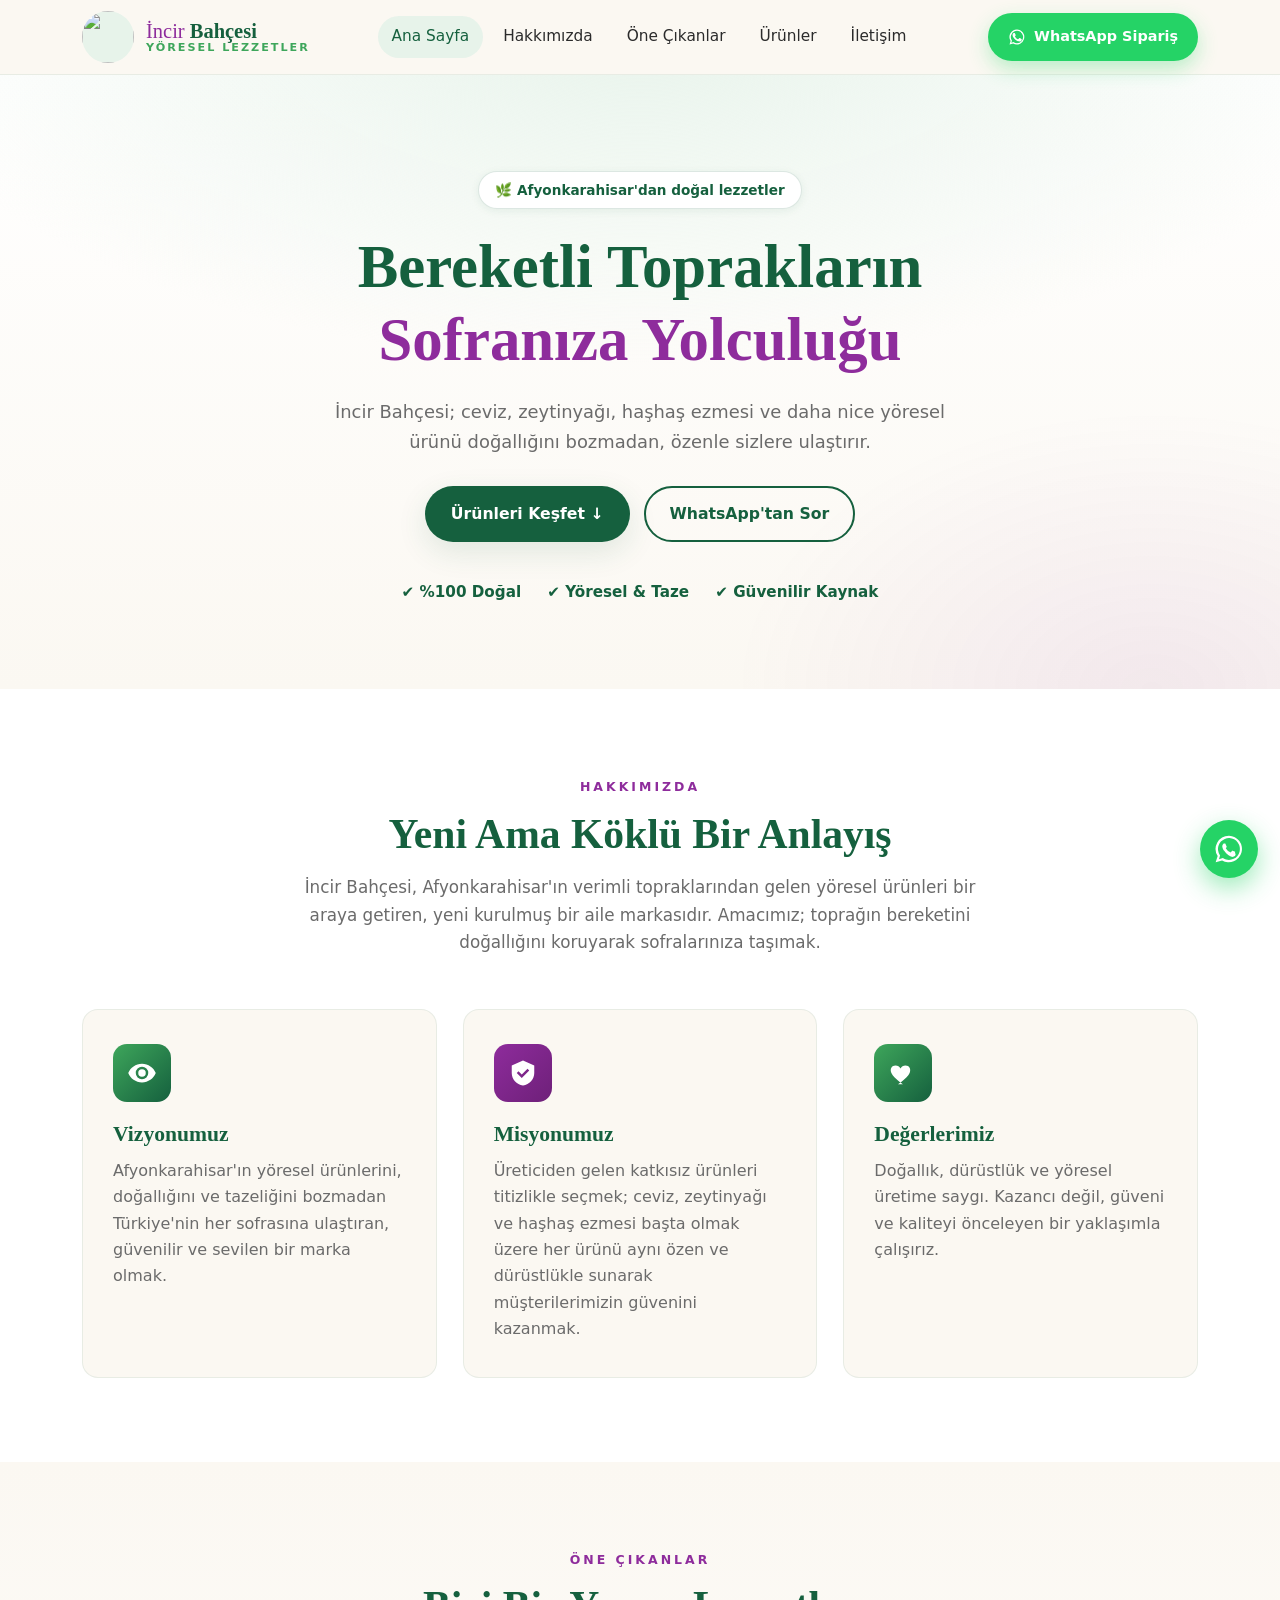
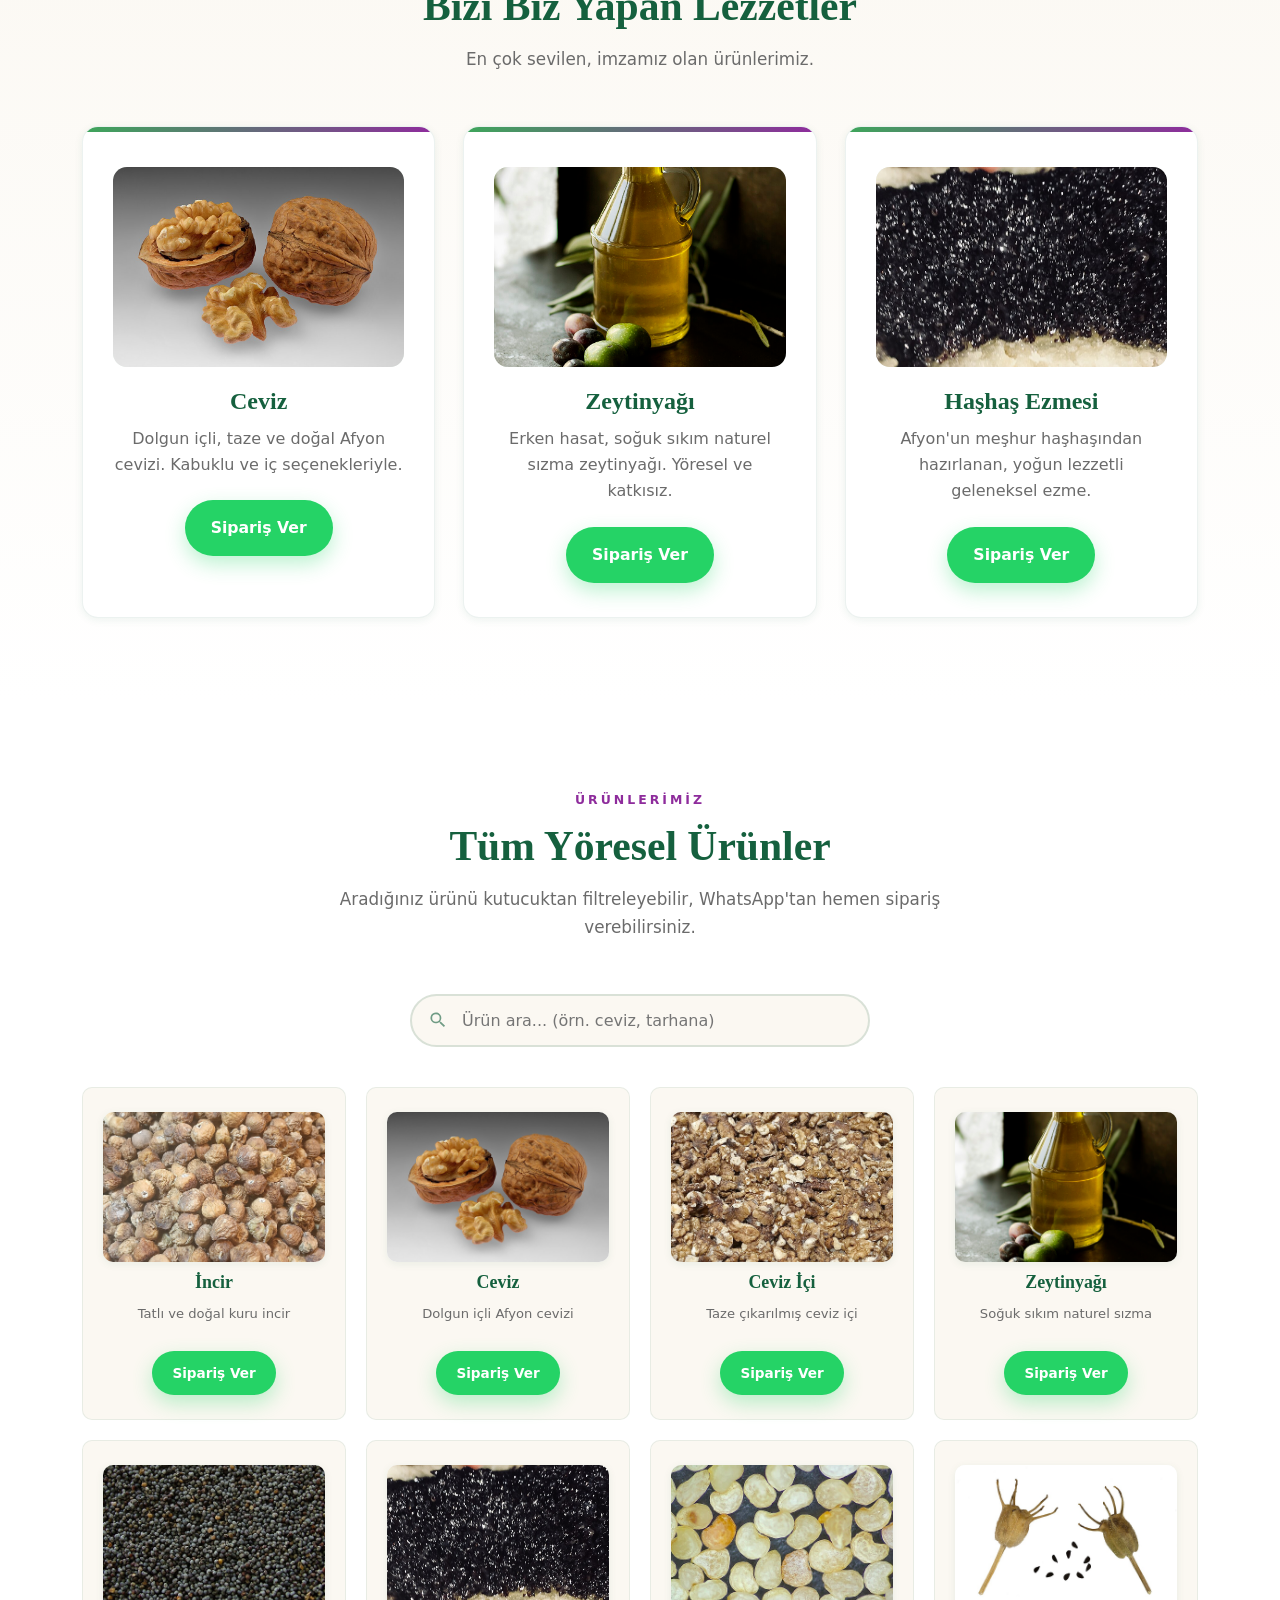
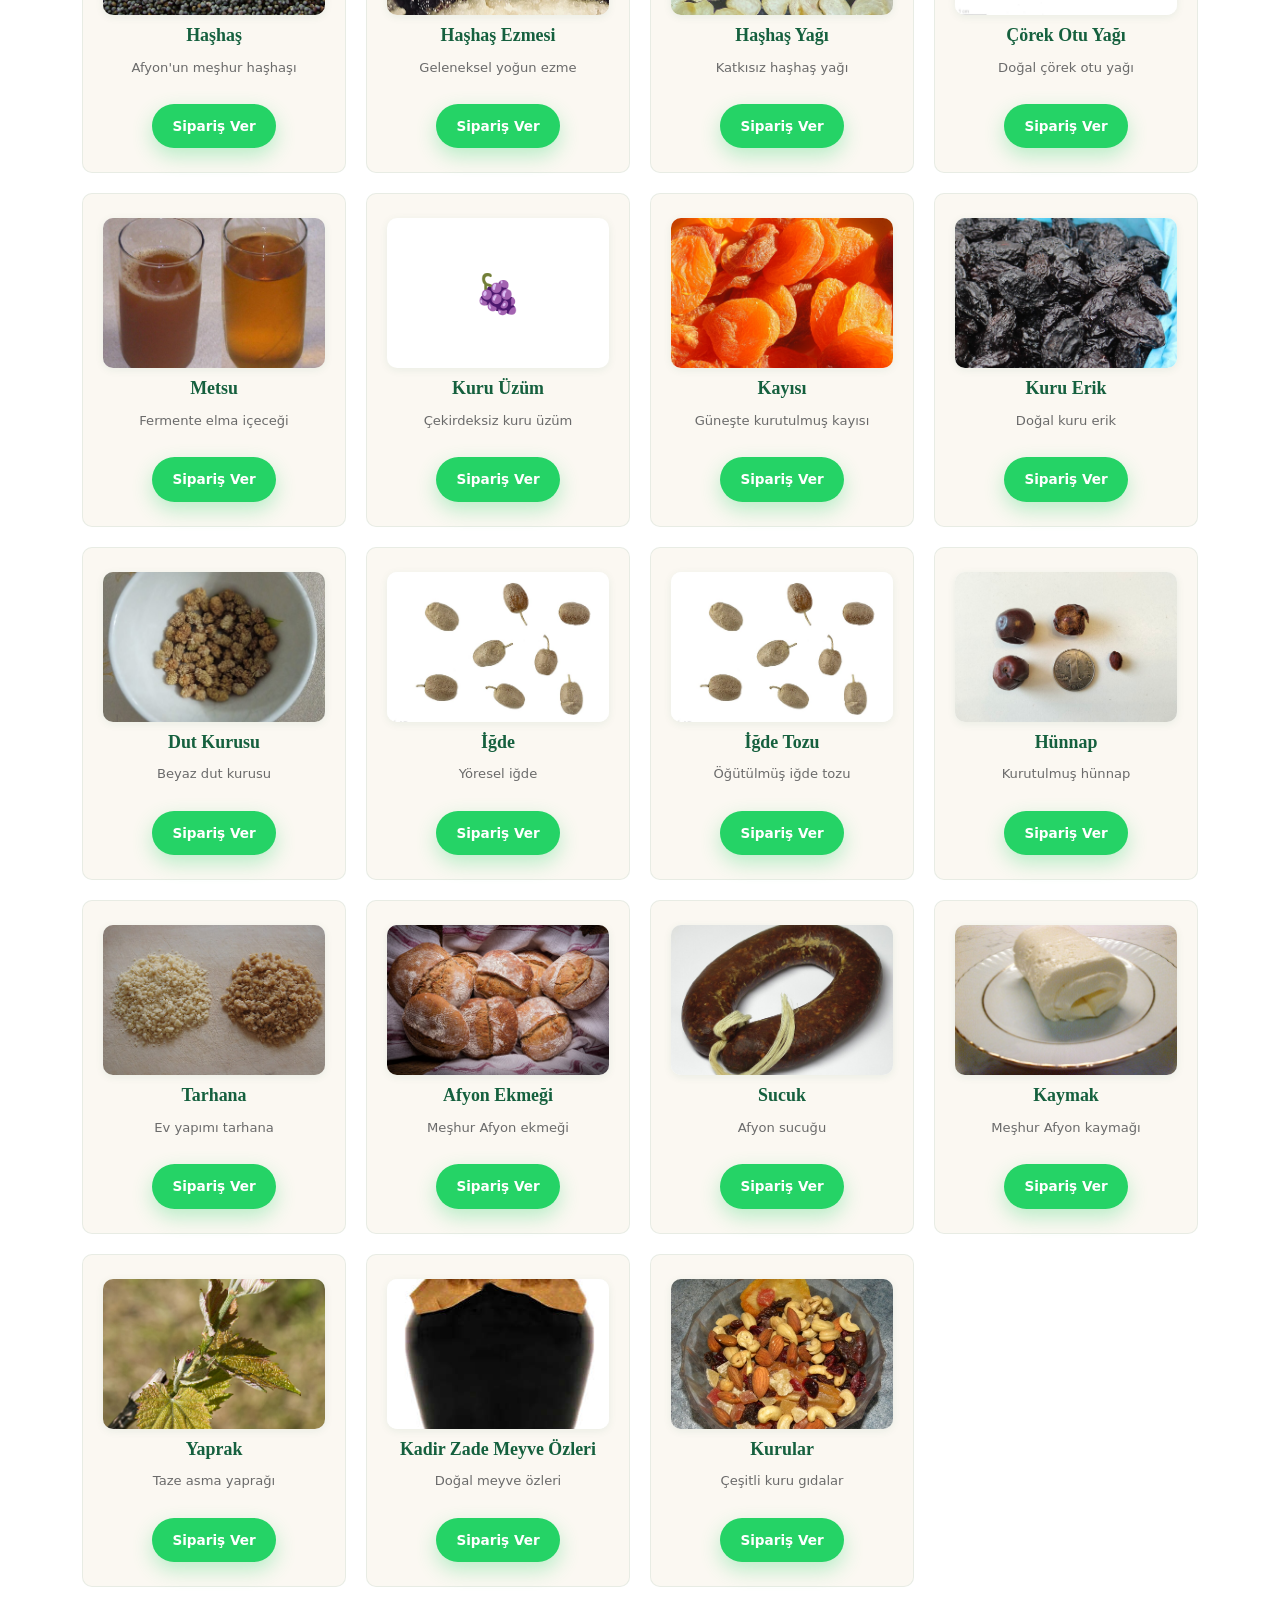
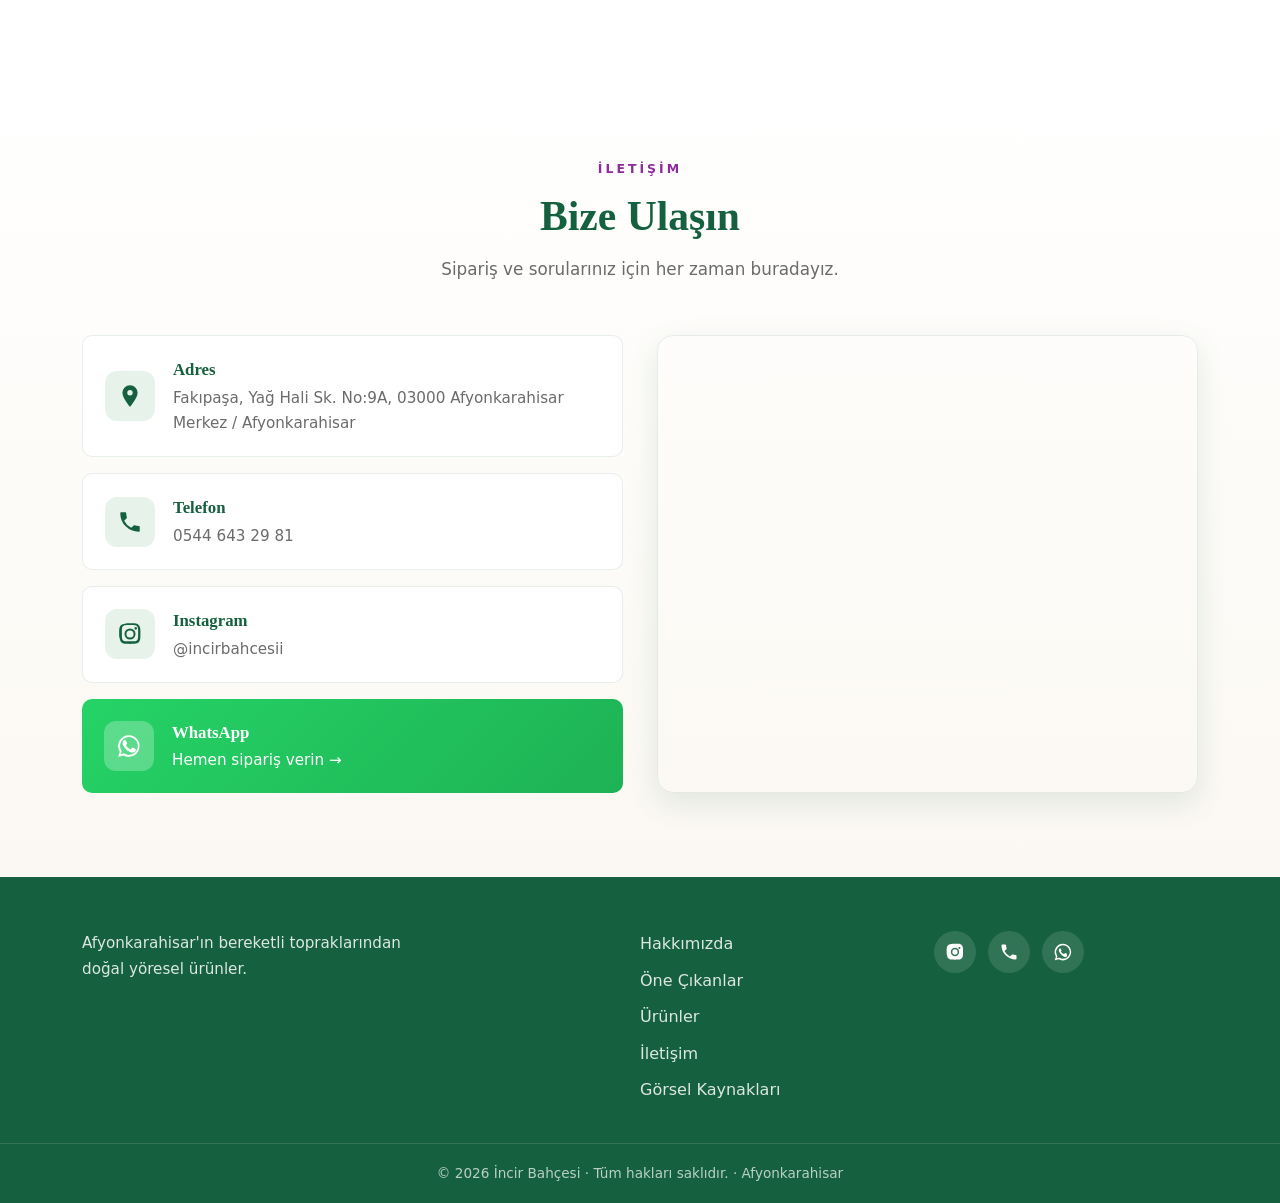
==== commit 656cd7f6: "Ürünlere gerçek fotoğraflar eklendi (serbest lisanslı) - 23 ürün için Wikimedia Commons'tan açık/ser" ====
--- a/index.html
+++ b/index.html
@@ -128,7 +128,10 @@
 
       <div class="featured-grid">
         <article class="feat-card reveal">
-          <div class="feat-emoji" aria-hidden="true">🌰</div>
+          <div class="feat-media">
+            <span class="feat-emoji" aria-hidden="true">🌰</span>
+            <img class="feat-img" src="assets/products/ceviz.jpg" alt="Ceviz" loading="lazy" onerror="this.remove()">
+          </div>
           <h3>Ceviz</h3>
           <p>Dolgun içli, taze ve doğal Afyon cevizi. Kabuklu ve iç seçenekleriyle.</p>
           <a class="btn btn-whatsapp order-btn" data-product="Ceviz" href="#" target="_blank" rel="noopener">
@@ -137,7 +140,10 @@
         </article>
 
         <article class="feat-card reveal">
-          <div class="feat-emoji" aria-hidden="true">🫒</div>
+          <div class="feat-media">
+            <span class="feat-emoji" aria-hidden="true">🫒</span>
+            <img class="feat-img" src="assets/products/zeytinyagi.jpg" alt="Zeytinyağı" loading="lazy" onerror="this.remove()">
+          </div>
           <h3>Zeytinyağı</h3>
           <p>Erken hasat, soğuk sıkım naturel sızma zeytinyağı. Yöresel ve katkısız.</p>
           <a class="btn btn-whatsapp order-btn" data-product="Zeytinyağı" href="#" target="_blank" rel="noopener">
@@ -146,7 +152,10 @@
         </article>
 
         <article class="feat-card reveal">
-          <div class="feat-emoji" aria-hidden="true">🥣</div>
+          <div class="feat-media">
+            <span class="feat-emoji" aria-hidden="true">🥣</span>
+            <img class="feat-img" src="assets/products/hashas-ezmesi.jpg" alt="Haşhaş Ezmesi" loading="lazy" onerror="this.remove()">
+          </div>
           <h3>Haşhaş Ezmesi</h3>
           <p>Afyon'un meşhur haşhaşından hazırlanan, yoğun lezzetli geleneksel ezme.</p>
           <a class="btn btn-whatsapp order-btn" data-product="Haşhaş Ezmesi" href="#" target="_blank" rel="noopener">
@@ -253,6 +262,7 @@
         <a href="#one-cikan">Öne Çıkanlar</a>
         <a href="#urunler">Ürünler</a>
         <a href="#iletisim">İletişim</a>
+        <a href="gorsel-kaynaklari.html">Görsel Kaynakları</a>
       </nav>
       <div class="footer-social">
         <a href="https://www.instagram.com/incirbahcesii/" target="_blank" rel="noopener" aria-label="Instagram">
--- a/css/style.css
+++ b/css/style.css
@@ -256,13 +256,26 @@
   background: linear-gradient(90deg, var(--green), var(--purple));
 }
 .feat-card:hover { transform: translateY(-8px); box-shadow: var(--shadow-lg); }
+.feat-media {
+  position: relative;
+  width: 100%;
+  height: 200px;
+  margin: 0 auto 20px;
+  border-radius: 14px;
+  overflow: hidden;
+  background: var(--green-soft);
+  display: grid; place-items: center;
+}
+.feat-img {
+  position: absolute;
+  inset: 0;
+  width: 100%; height: 100%;
+  object-fit: cover;
+}
 .feat-emoji {
   font-size: 3.4rem;
   width: 96px; height: 96px;
-  margin: 0 auto 18px;
-  display: grid; place-items: center;
-  background: var(--green-soft);
-  border-radius: 50%;
+  display: grid; place-items: center;
 }
 .feat-card h3 { font-size: 1.5rem; margin-bottom: 10px; }
 .feat-card p { color: var(--muted); margin-bottom: 22px; }
@@ -315,13 +328,26 @@
   box-shadow: var(--shadow-md);
   border-color: rgba(62,166,91,.4);
 }
+.product-media {
+  position: relative;
+  width: 100%;
+  height: 150px;
+  border-radius: var(--radius-sm);
+  overflow: hidden;
+  background: #fff;
+  box-shadow: var(--shadow-sm);
+  display: grid; place-items: center;
+}
+.product-img {
+  position: absolute;
+  inset: 0;
+  width: 100%; height: 100%;
+  object-fit: cover;
+}
 .product-emoji {
   font-size: 2.4rem;
   width: 66px; height: 66px;
   display: grid; place-items: center;
-  background: #fff;
-  border-radius: 50%;
-  box-shadow: var(--shadow-sm);
 }
 .product-card h3 { font-size: 1.12rem; color: var(--green-dark); }
 .product-card .p-tag { font-size: .82rem; color: var(--muted); min-height: 2.4em; }
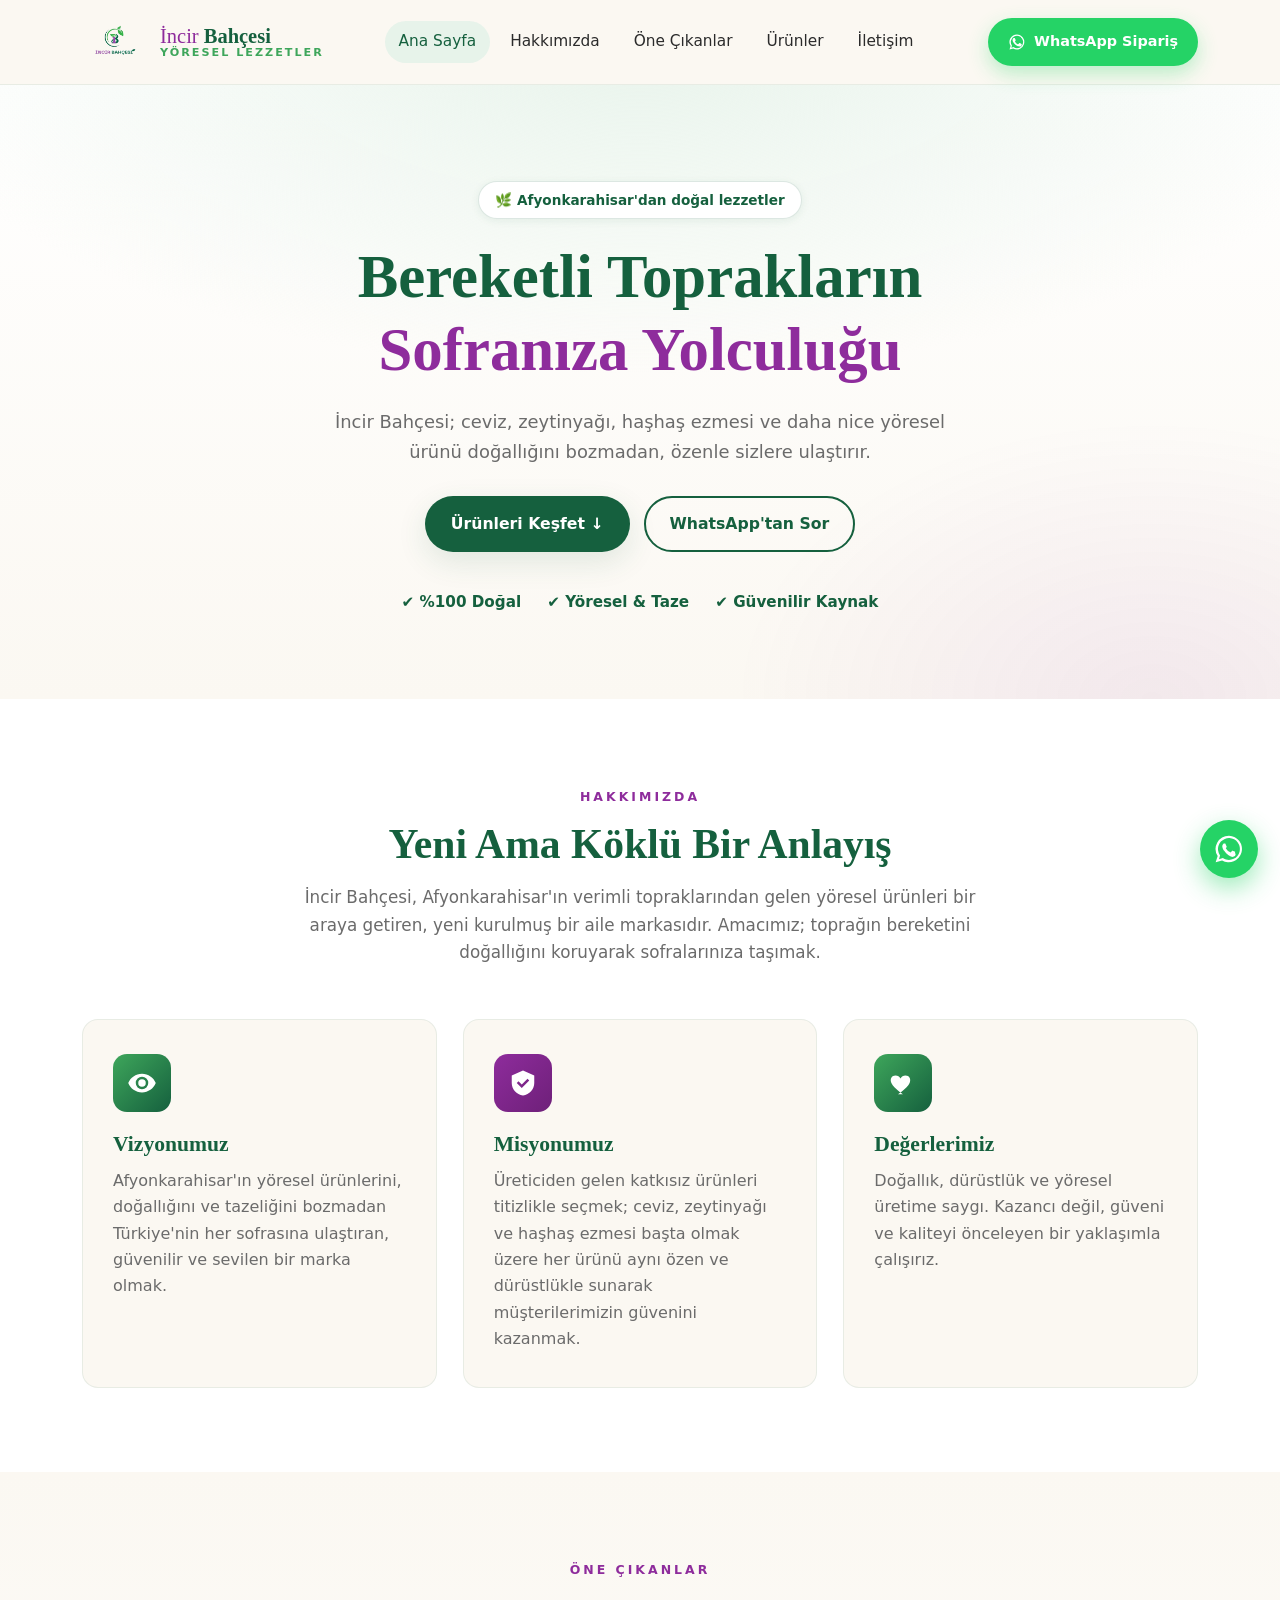
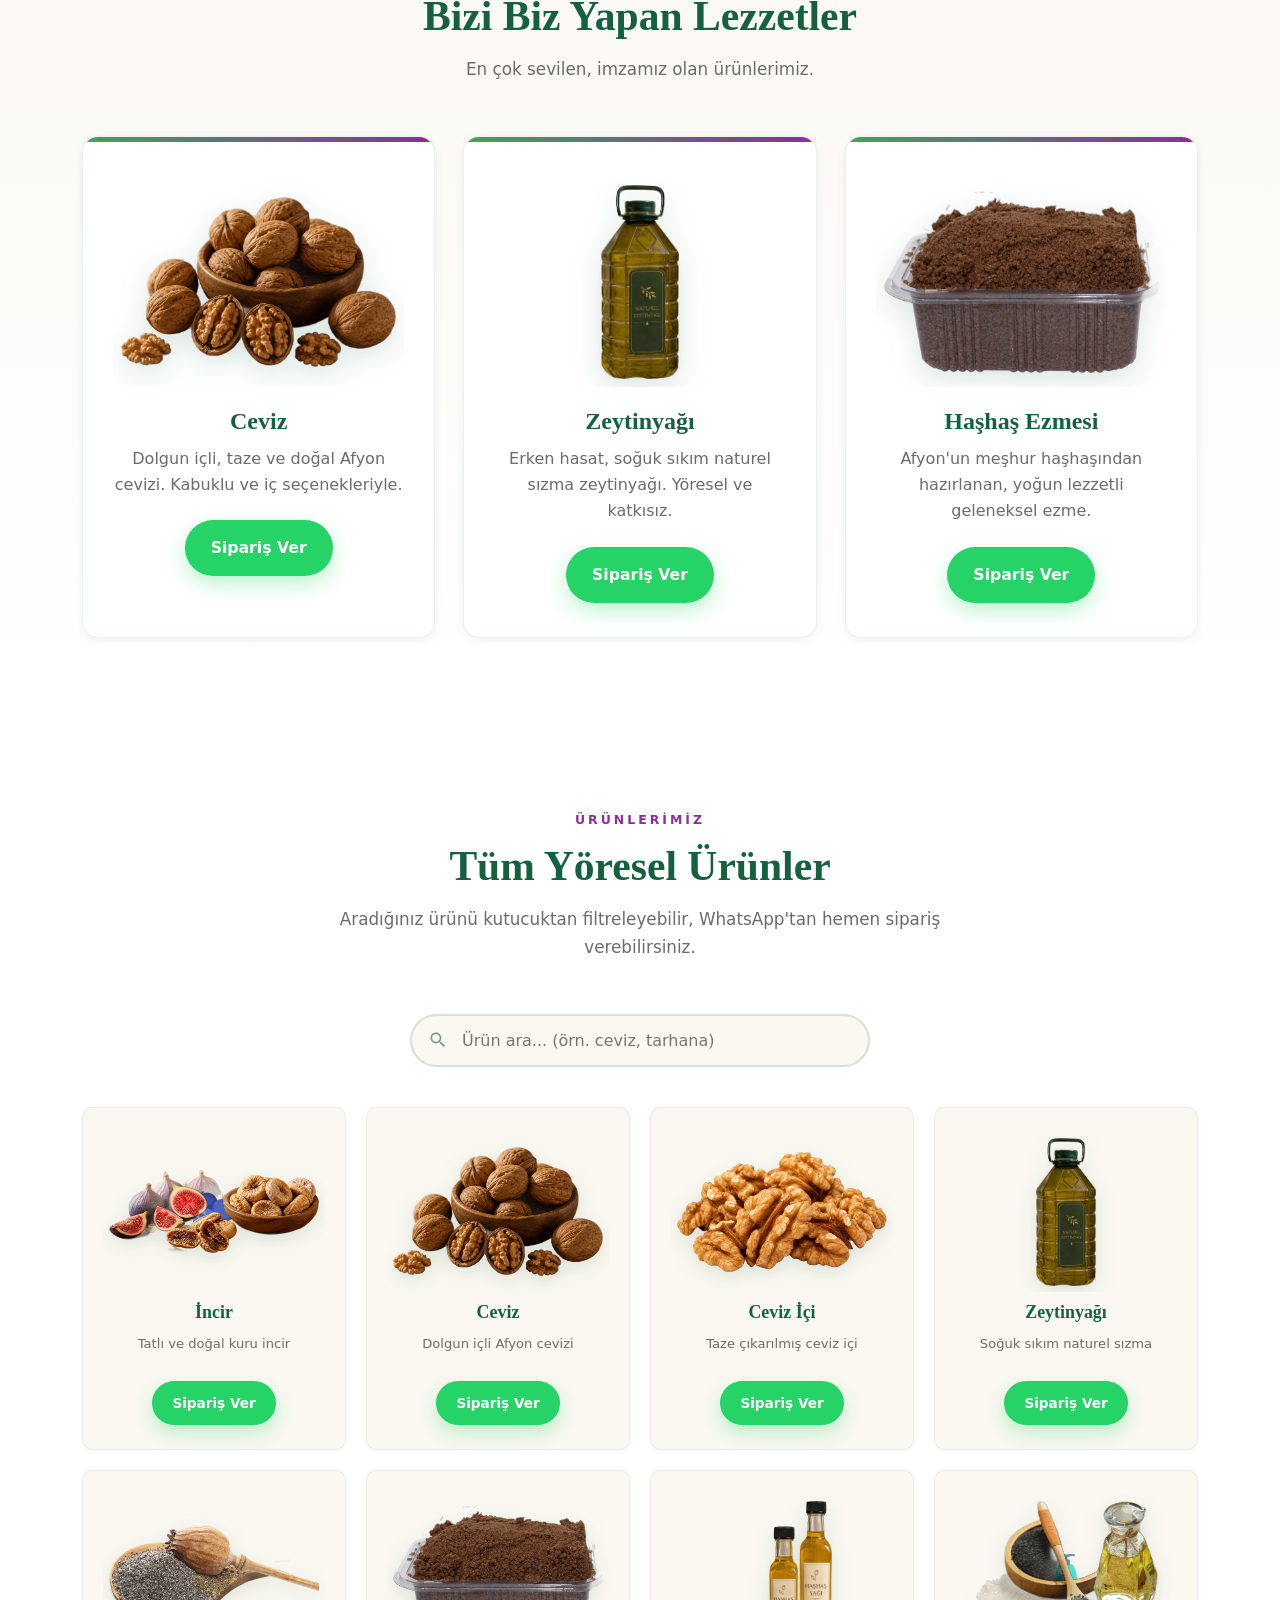
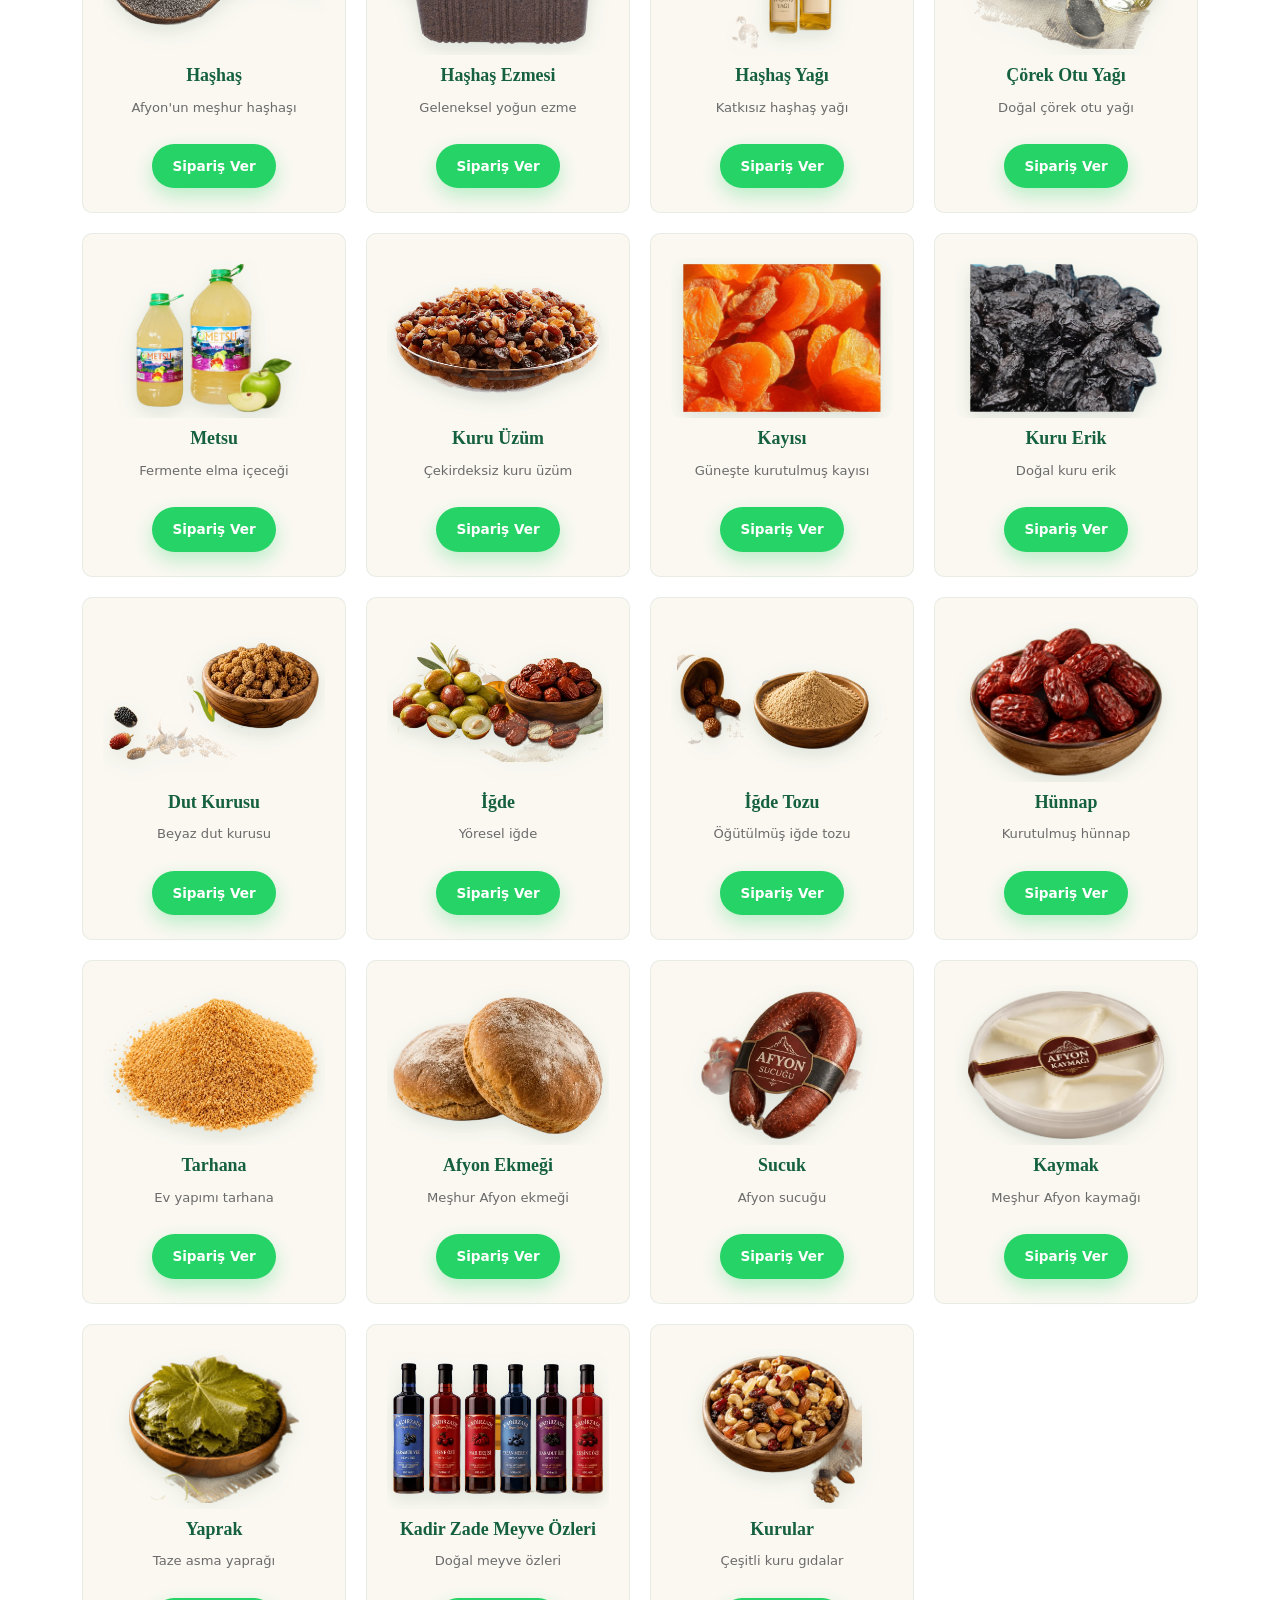
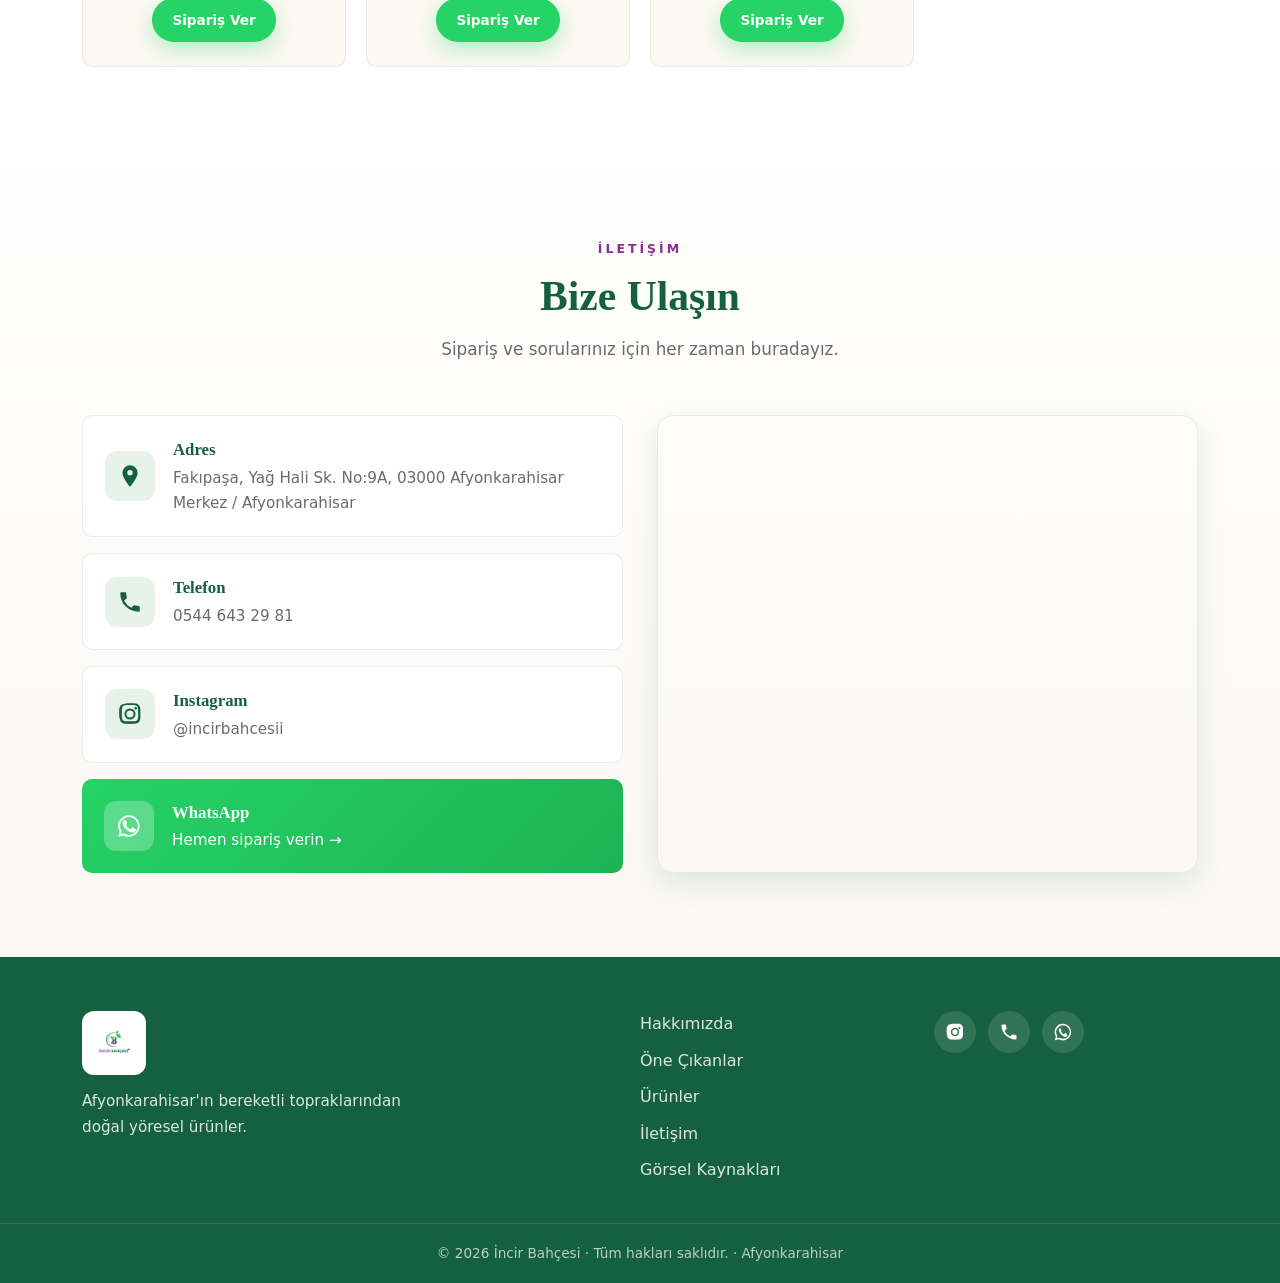
==== commit 9c95025f: "Tüm ürün görsellerinin arka planı AI ile kaldırıldı (şeffaf WebP) - 23 ürün: @imgly AI ile arka plan" ====
--- a/index.html
+++ b/index.html
@@ -130,7 +130,7 @@
         <article class="feat-card reveal">
           <div class="feat-media">
             <span class="feat-emoji" aria-hidden="true">🌰</span>
-            <img class="feat-img" src="assets/products/ceviz.jpg" alt="Ceviz" loading="lazy" onerror="this.remove()">
+            <img class="feat-img" src="assets/products/ceviz.webp" alt="Ceviz" loading="lazy" onerror="this.remove()">
           </div>
           <h3>Ceviz</h3>
           <p>Dolgun içli, taze ve doğal Afyon cevizi. Kabuklu ve iç seçenekleriyle.</p>
@@ -142,7 +142,7 @@
         <article class="feat-card reveal">
           <div class="feat-media">
             <span class="feat-emoji" aria-hidden="true">🫒</span>
-            <img class="feat-img" src="assets/products/zeytinyagi.jpg" alt="Zeytinyağı" loading="lazy" onerror="this.remove()">
+            <img class="feat-img" src="assets/products/zeytinyagi.webp" alt="Zeytinyağı" loading="lazy" onerror="this.remove()">
           </div>
           <h3>Zeytinyağı</h3>
           <p>Erken hasat, soğuk sıkım naturel sızma zeytinyağı. Yöresel ve katkısız.</p>
@@ -154,7 +154,7 @@
         <article class="feat-card reveal">
           <div class="feat-media">
             <span class="feat-emoji" aria-hidden="true">🥣</span>
-            <img class="feat-img" src="assets/products/hashas-ezmesi.jpg" alt="Haşhaş Ezmesi" loading="lazy" onerror="this.remove()">
+            <img class="feat-img" src="assets/products/hashas-ezmesi.webp" alt="Haşhaş Ezmesi" loading="lazy" onerror="this.remove()">
           </div>
           <h3>Haşhaş Ezmesi</h3>
           <p>Afyon'un meşhur haşhaşından hazırlanan, yoğun lezzetli geleneksel ezme.</p>
--- a/css/style.css
+++ b/css/style.css
@@ -28,7 +28,7 @@
 
 * { margin: 0; padding: 0; box-sizing: border-box; }
 
-html { scroll-behavior: smooth; scroll-padding-top: 84px; }
+html { scroll-behavior: smooth; scroll-padding-top: 94px; }
 
 body {
   font-family: var(--sans);
@@ -96,11 +96,11 @@
   align-items: center;
   justify-content: space-between;
   gap: 18px;
-  height: 74px;
+  height: 84px;
 }
 
 .brand { display: flex; align-items: center; gap: 12px; }
-.brand-logo { width: 52px; height: 52px; object-fit: contain; }
+.brand-logo { width: 66px; height: 66px; object-fit: contain; }
 .brand-logo.logo-fallback {
   background: var(--green-soft);
   border-radius: 50%;
@@ -259,18 +259,19 @@
 .feat-media {
   position: relative;
   width: 100%;
-  height: 200px;
+  height: 210px;
   margin: 0 auto 20px;
   border-radius: 14px;
   overflow: hidden;
-  background: var(--green-soft);
+  background: transparent;
   display: grid; place-items: center;
 }
 .feat-img {
   position: absolute;
-  inset: 0;
-  width: 100%; height: 100%;
-  object-fit: cover;
+  inset: 8px;
+  width: calc(100% - 16px); height: calc(100% - 16px);
+  object-fit: contain;
+  filter: drop-shadow(0 8px 14px rgba(21, 96, 62, .16));
 }
 .feat-emoji {
   font-size: 3.4rem;
@@ -331,18 +332,18 @@
 .product-media {
   position: relative;
   width: 100%;
-  height: 150px;
+  height: 160px;
   border-radius: var(--radius-sm);
   overflow: hidden;
-  background: #fff;
-  box-shadow: var(--shadow-sm);
+  background: transparent;
   display: grid; place-items: center;
 }
 .product-img {
   position: absolute;
-  inset: 0;
-  width: 100%; height: 100%;
-  object-fit: cover;
+  inset: 6px;
+  width: calc(100% - 12px); height: calc(100% - 12px);
+  object-fit: contain;
+  filter: drop-shadow(0 6px 10px rgba(21, 96, 62, .14));
 }
 .product-emoji {
   font-size: 2.4rem;
@@ -463,7 +464,7 @@
   .nav-toggle { display: flex; }
   .main-nav {
     position: fixed;
-    top: 74px; left: 0; right: 0;
+    top: 84px; left: 0; right: 0;
     background: var(--cream);
     flex-direction: column;
     gap: 4px;
@@ -471,7 +472,7 @@
     box-shadow: var(--shadow-md);
     transform: translateY(-140%);
     transition: transform .35s ease;
-    max-height: calc(100vh - 74px);
+    max-height: calc(100vh - 84px);
     overflow-y: auto;
   }
   .main-nav.open { transform: translateY(0); }
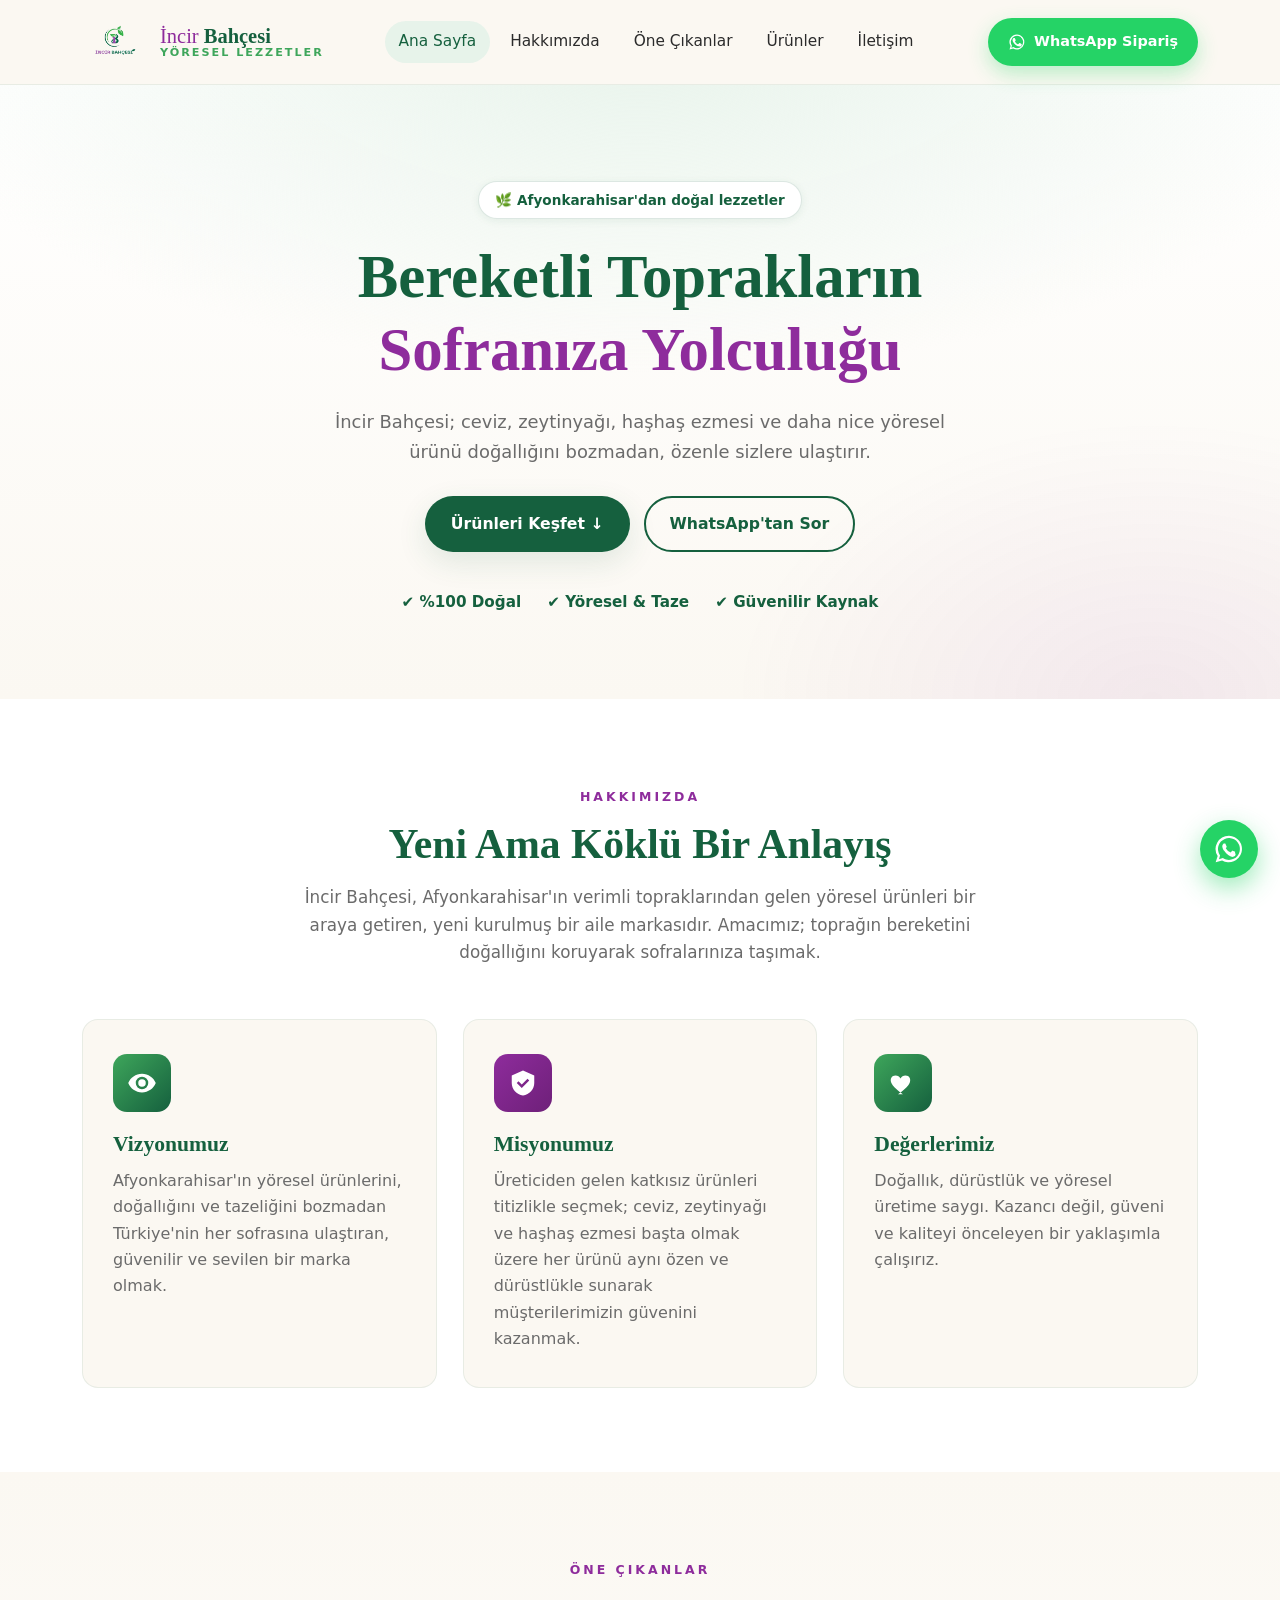
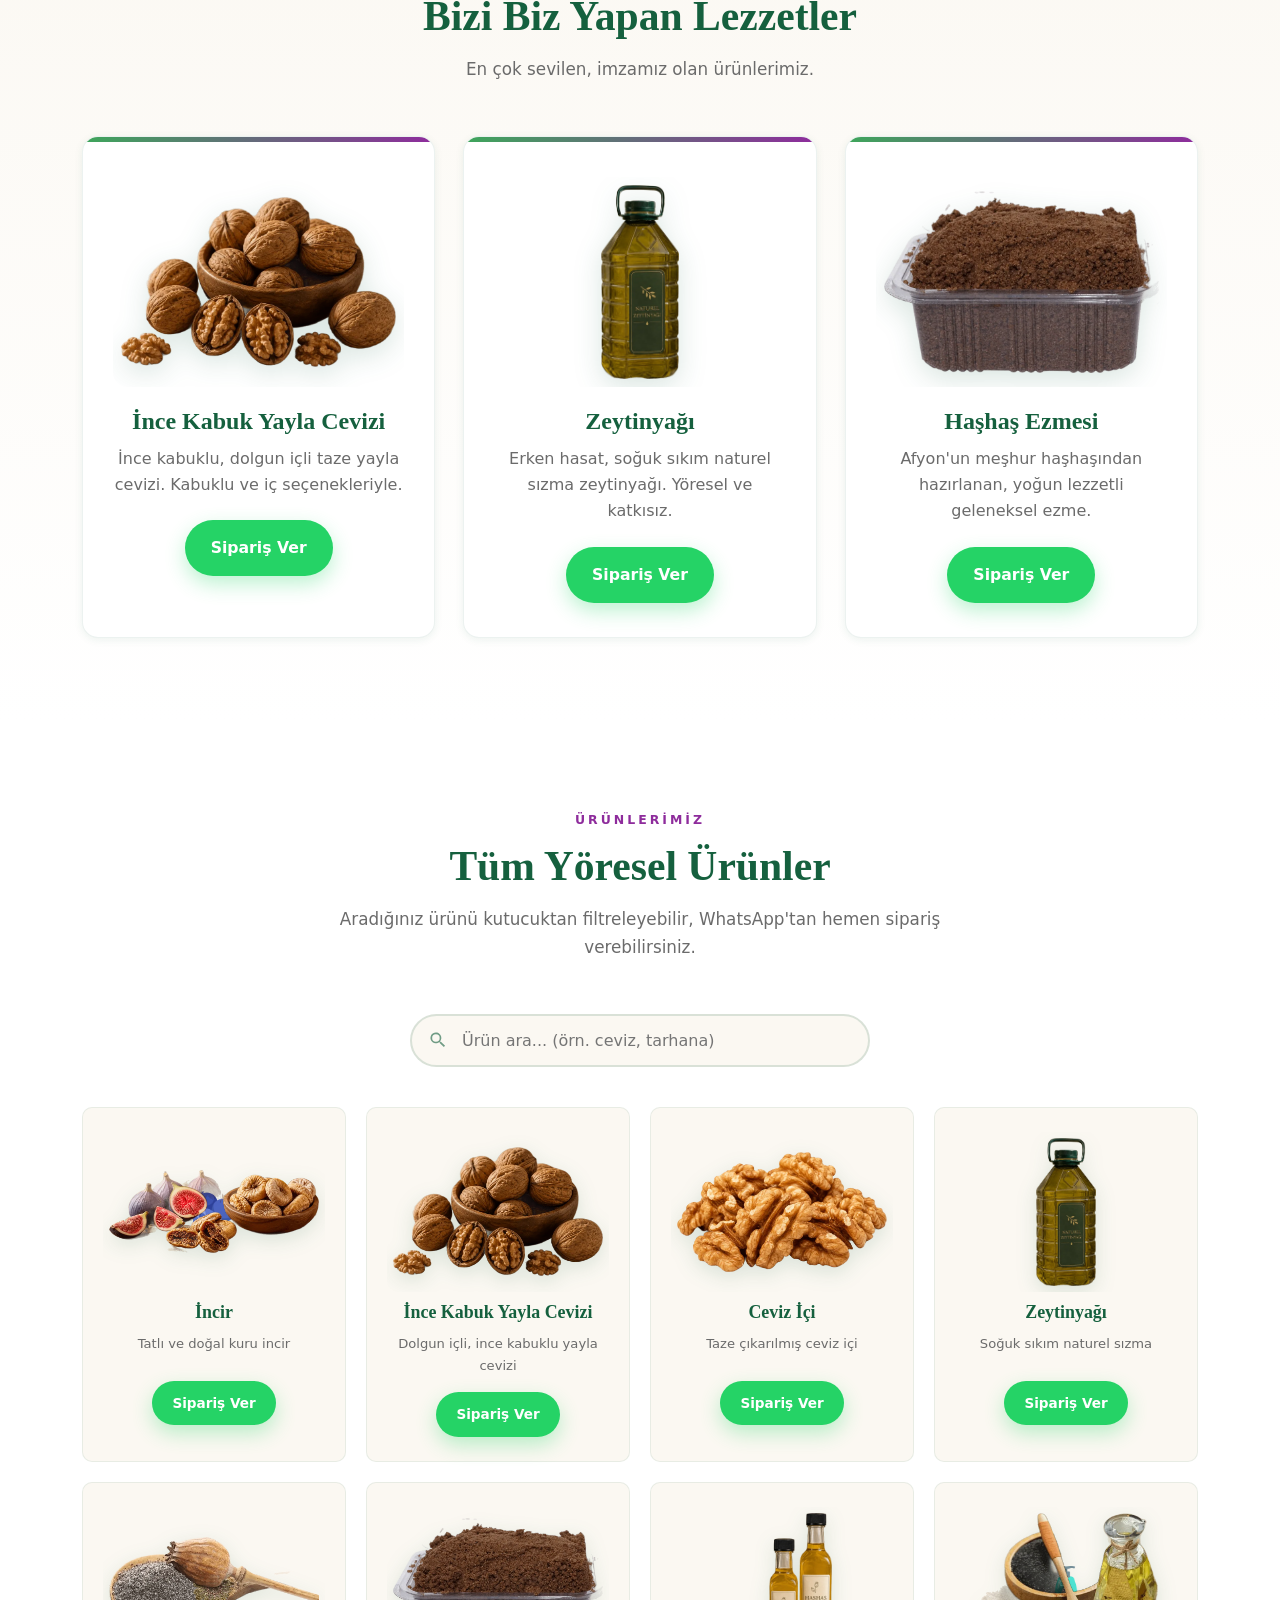
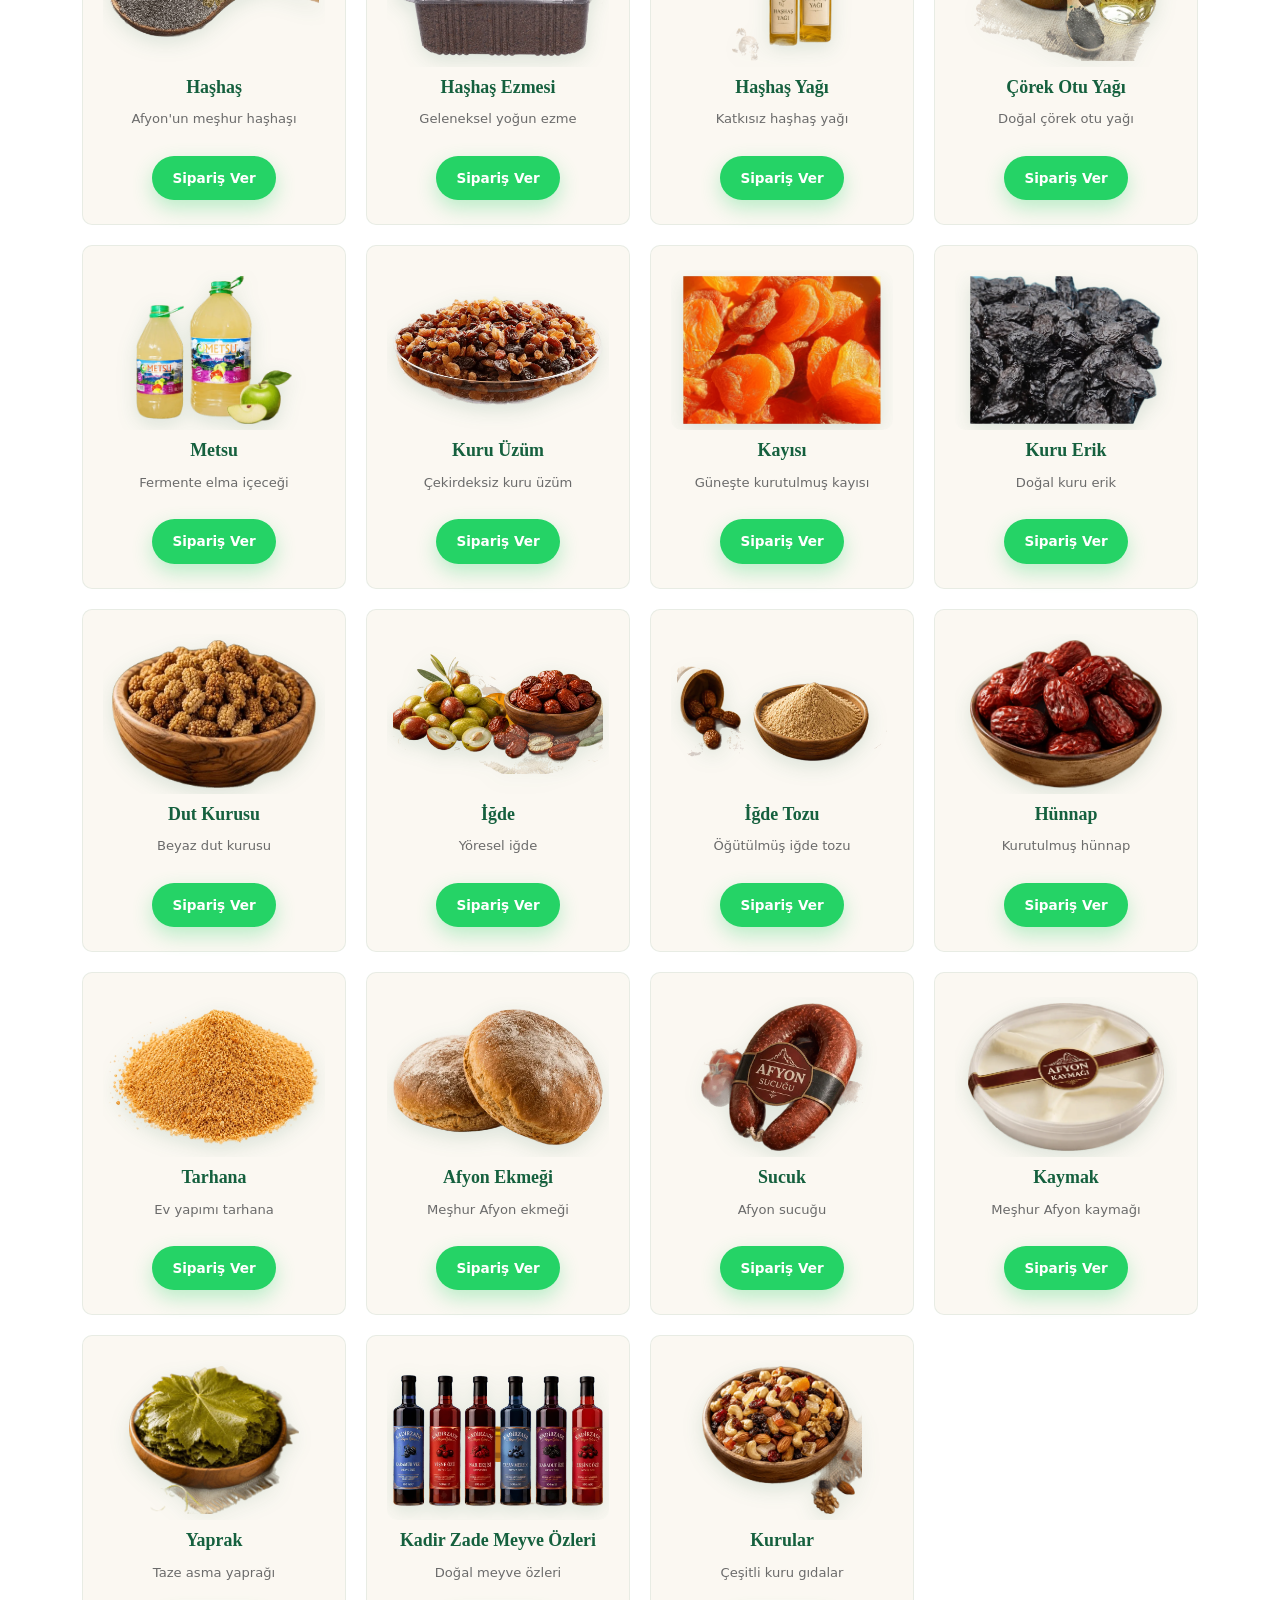
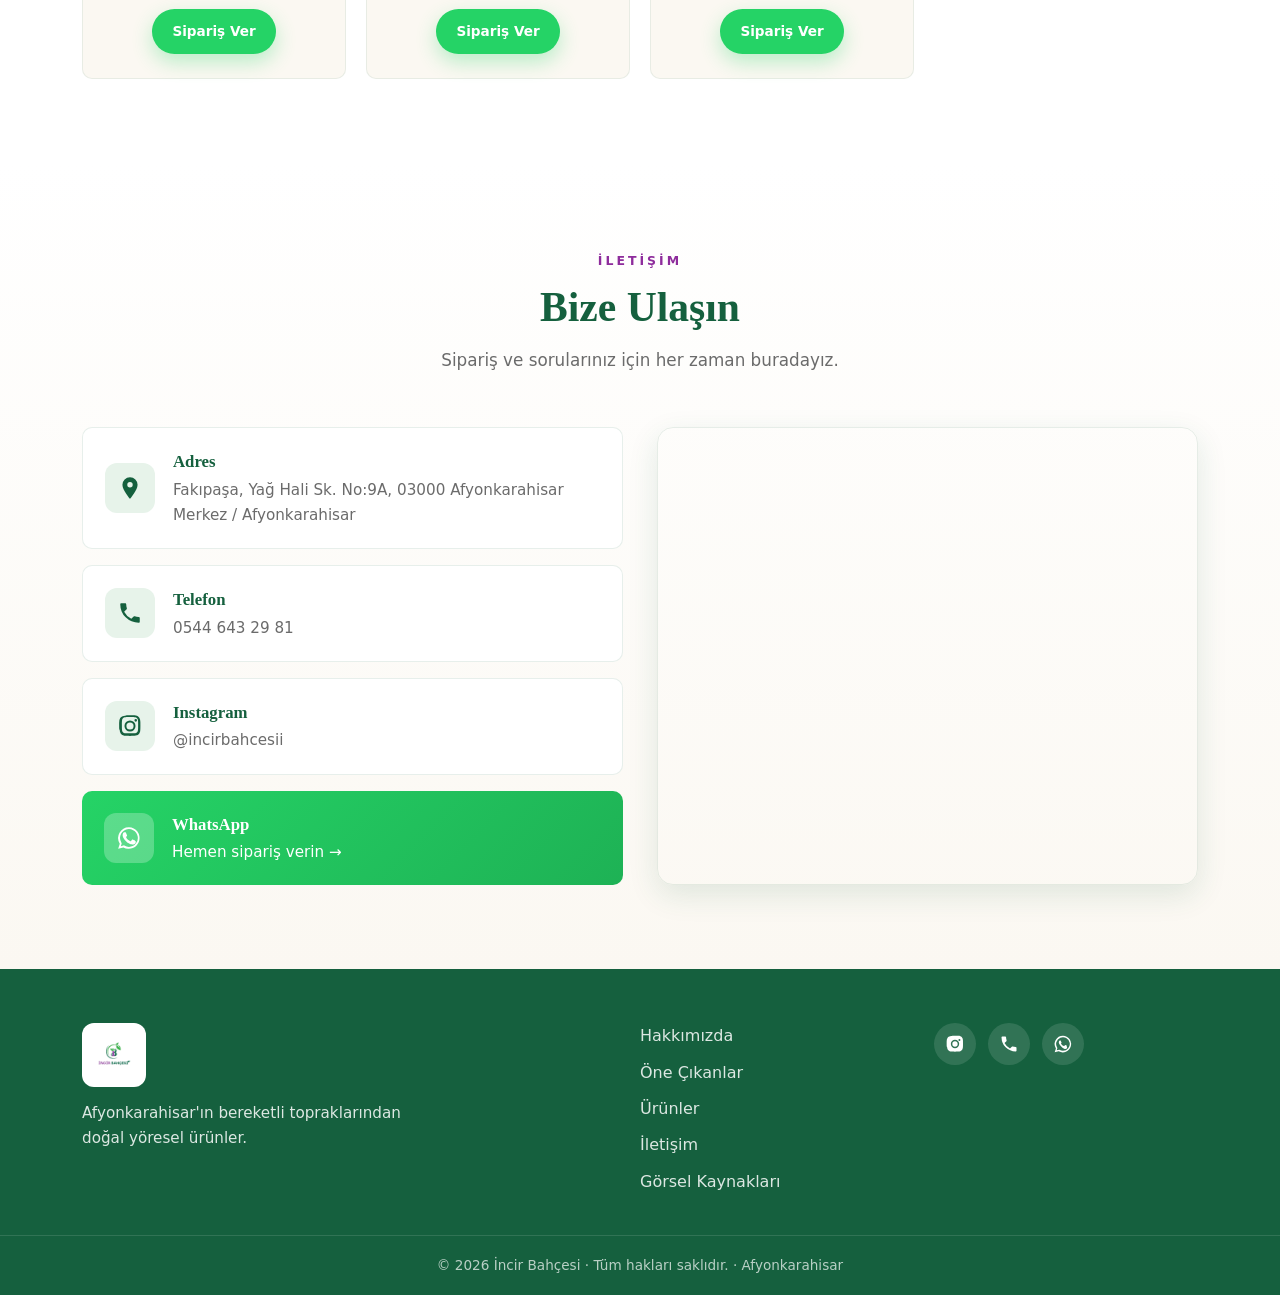
==== commit 1d57115c: "Ceviz ürünü 'İnce Kabuk Yayla Cevizi' olarak yeniden adlandırıldı Co-Authored-By: Claude Opus 4.8 <n" ====
--- a/index.html
+++ b/index.html
@@ -130,11 +130,11 @@
         <article class="feat-card reveal">
           <div class="feat-media">
             <span class="feat-emoji" aria-hidden="true">🌰</span>
-            <img class="feat-img" src="assets/products/ceviz.webp" alt="Ceviz" loading="lazy" onerror="this.remove()">
-          </div>
-          <h3>Ceviz</h3>
-          <p>Dolgun içli, taze ve doğal Afyon cevizi. Kabuklu ve iç seçenekleriyle.</p>
-          <a class="btn btn-whatsapp order-btn" data-product="Ceviz" href="#" target="_blank" rel="noopener">
+            <img class="feat-img" src="assets/products/ceviz.webp" alt="İnce Kabuk Yayla Cevizi" loading="lazy" onerror="this.remove()">
+          </div>
+          <h3>İnce Kabuk Yayla Cevizi</h3>
+          <p>İnce kabuklu, dolgun içli taze yayla cevizi. Kabuklu ve iç seçenekleriyle.</p>
+          <a class="btn btn-whatsapp order-btn" data-product="İnce Kabuk Yayla Cevizi" href="#" target="_blank" rel="noopener">
             <span>Sipariş Ver</span>
           </a>
         </article>
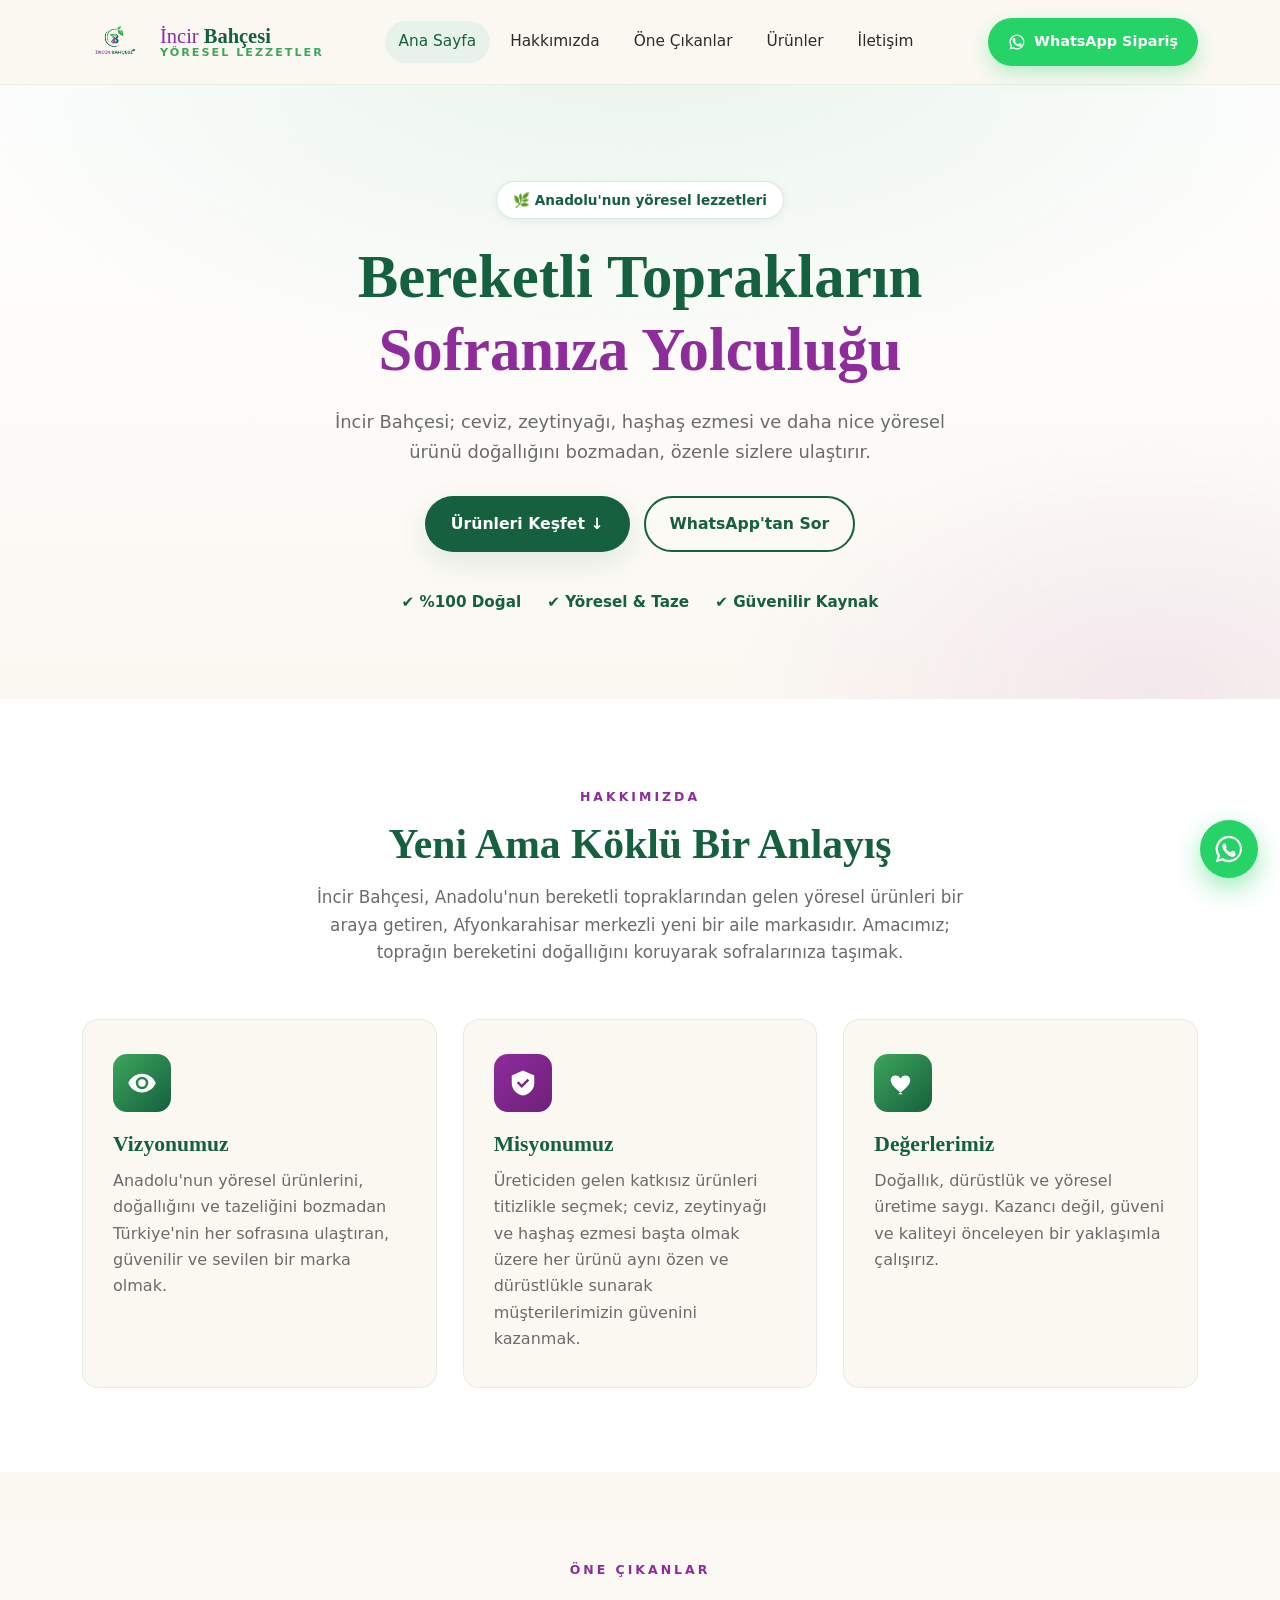
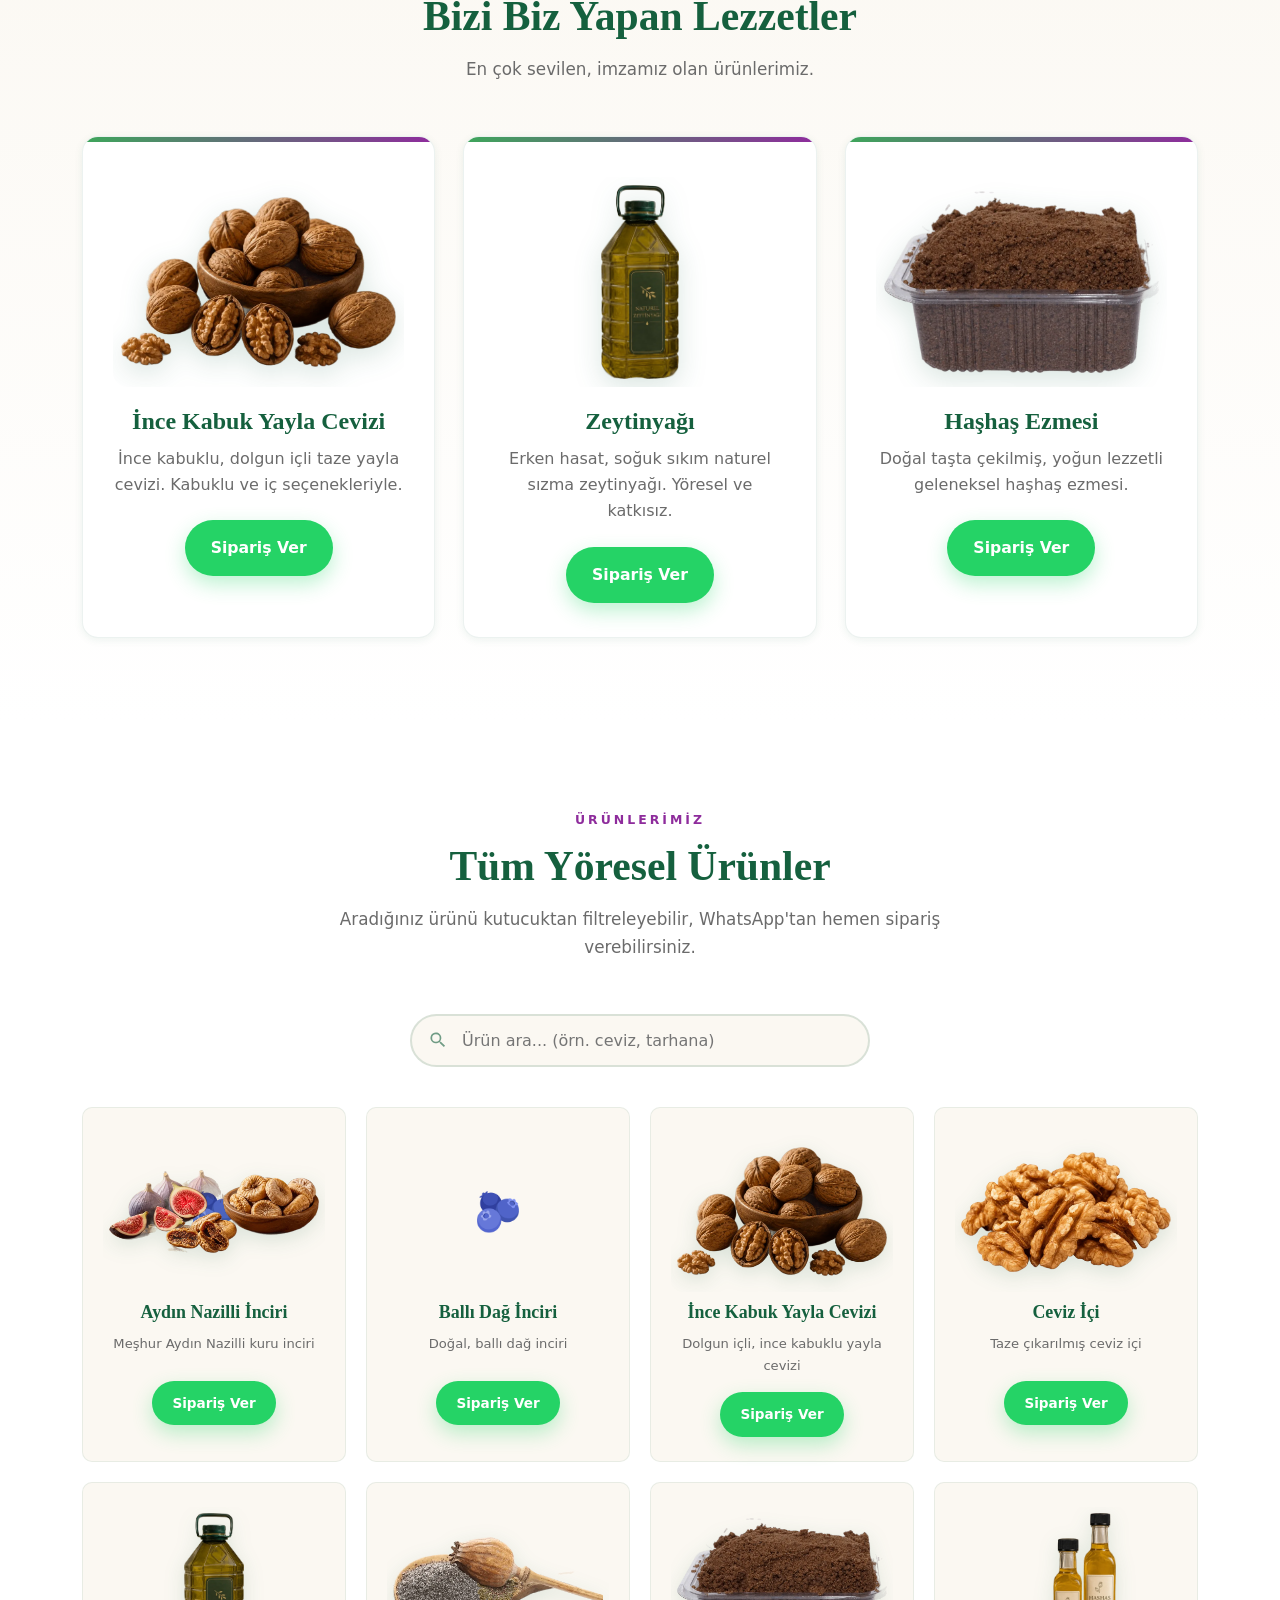
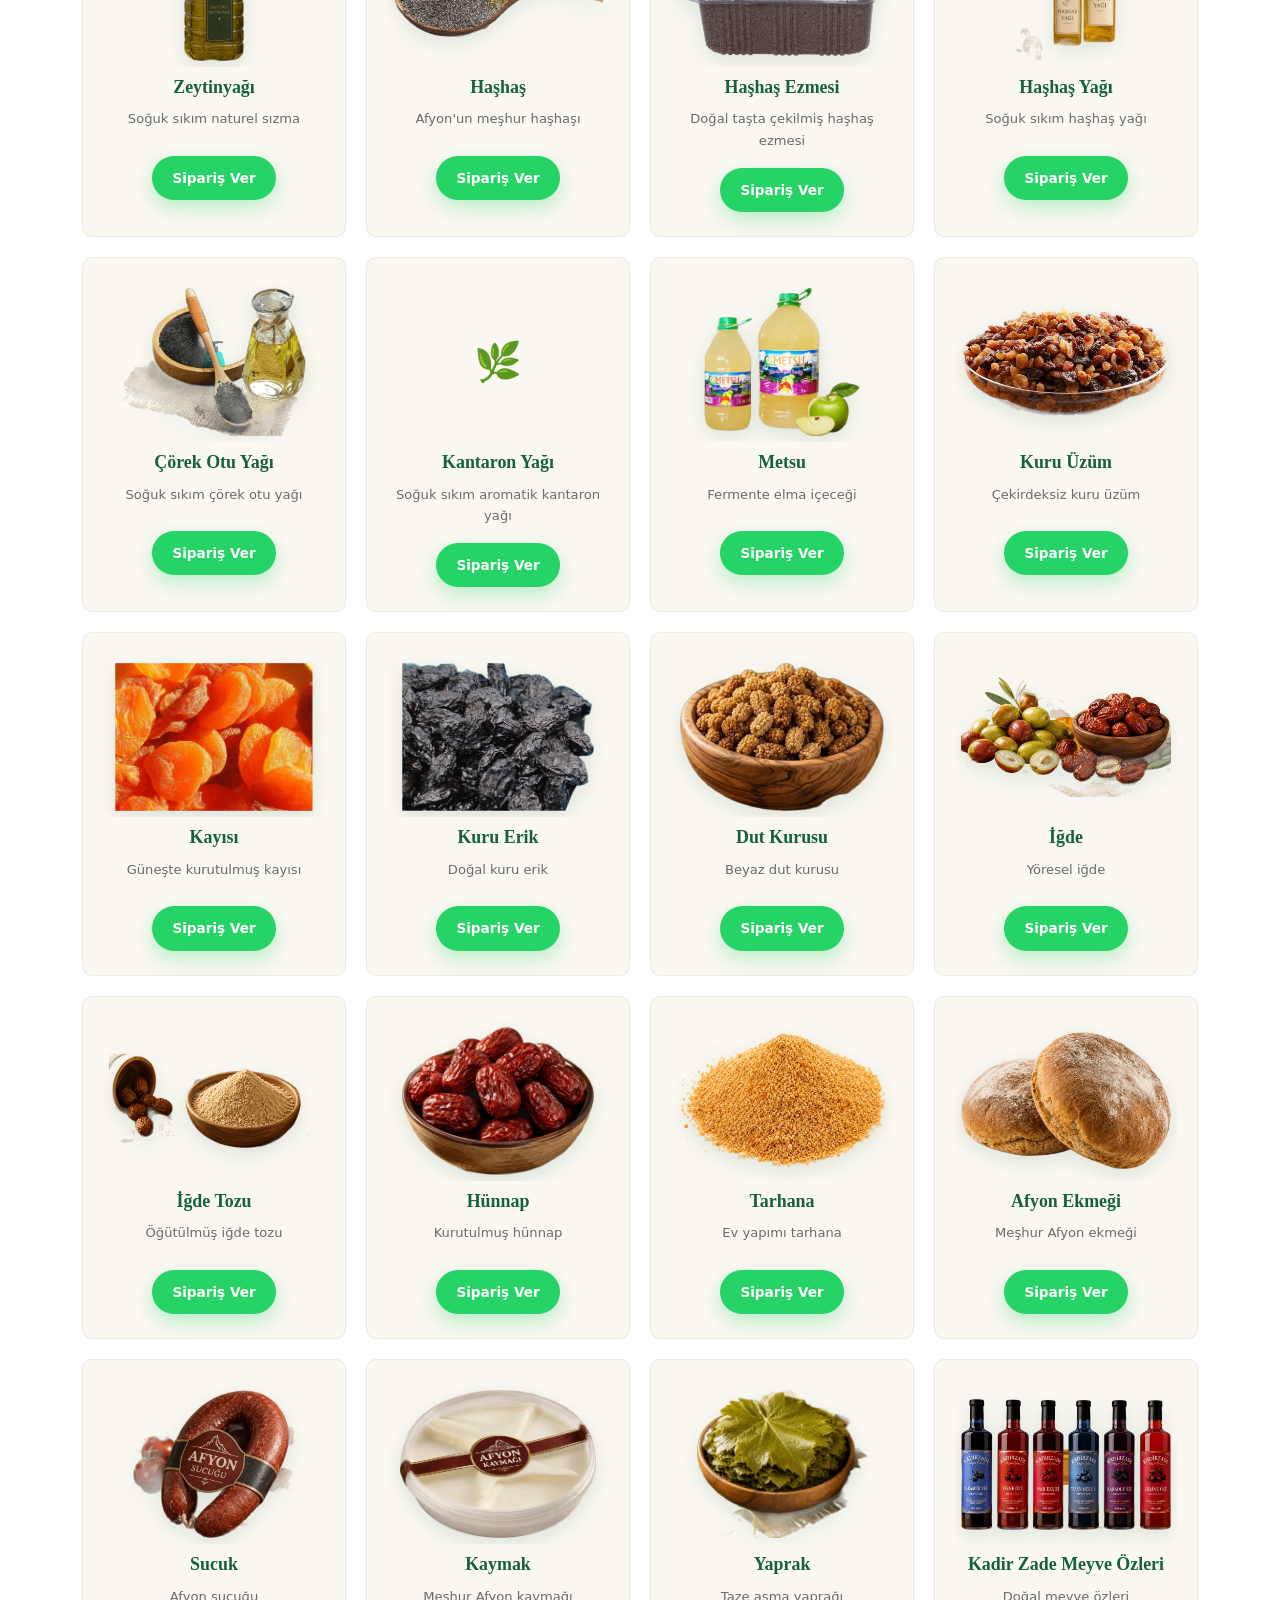
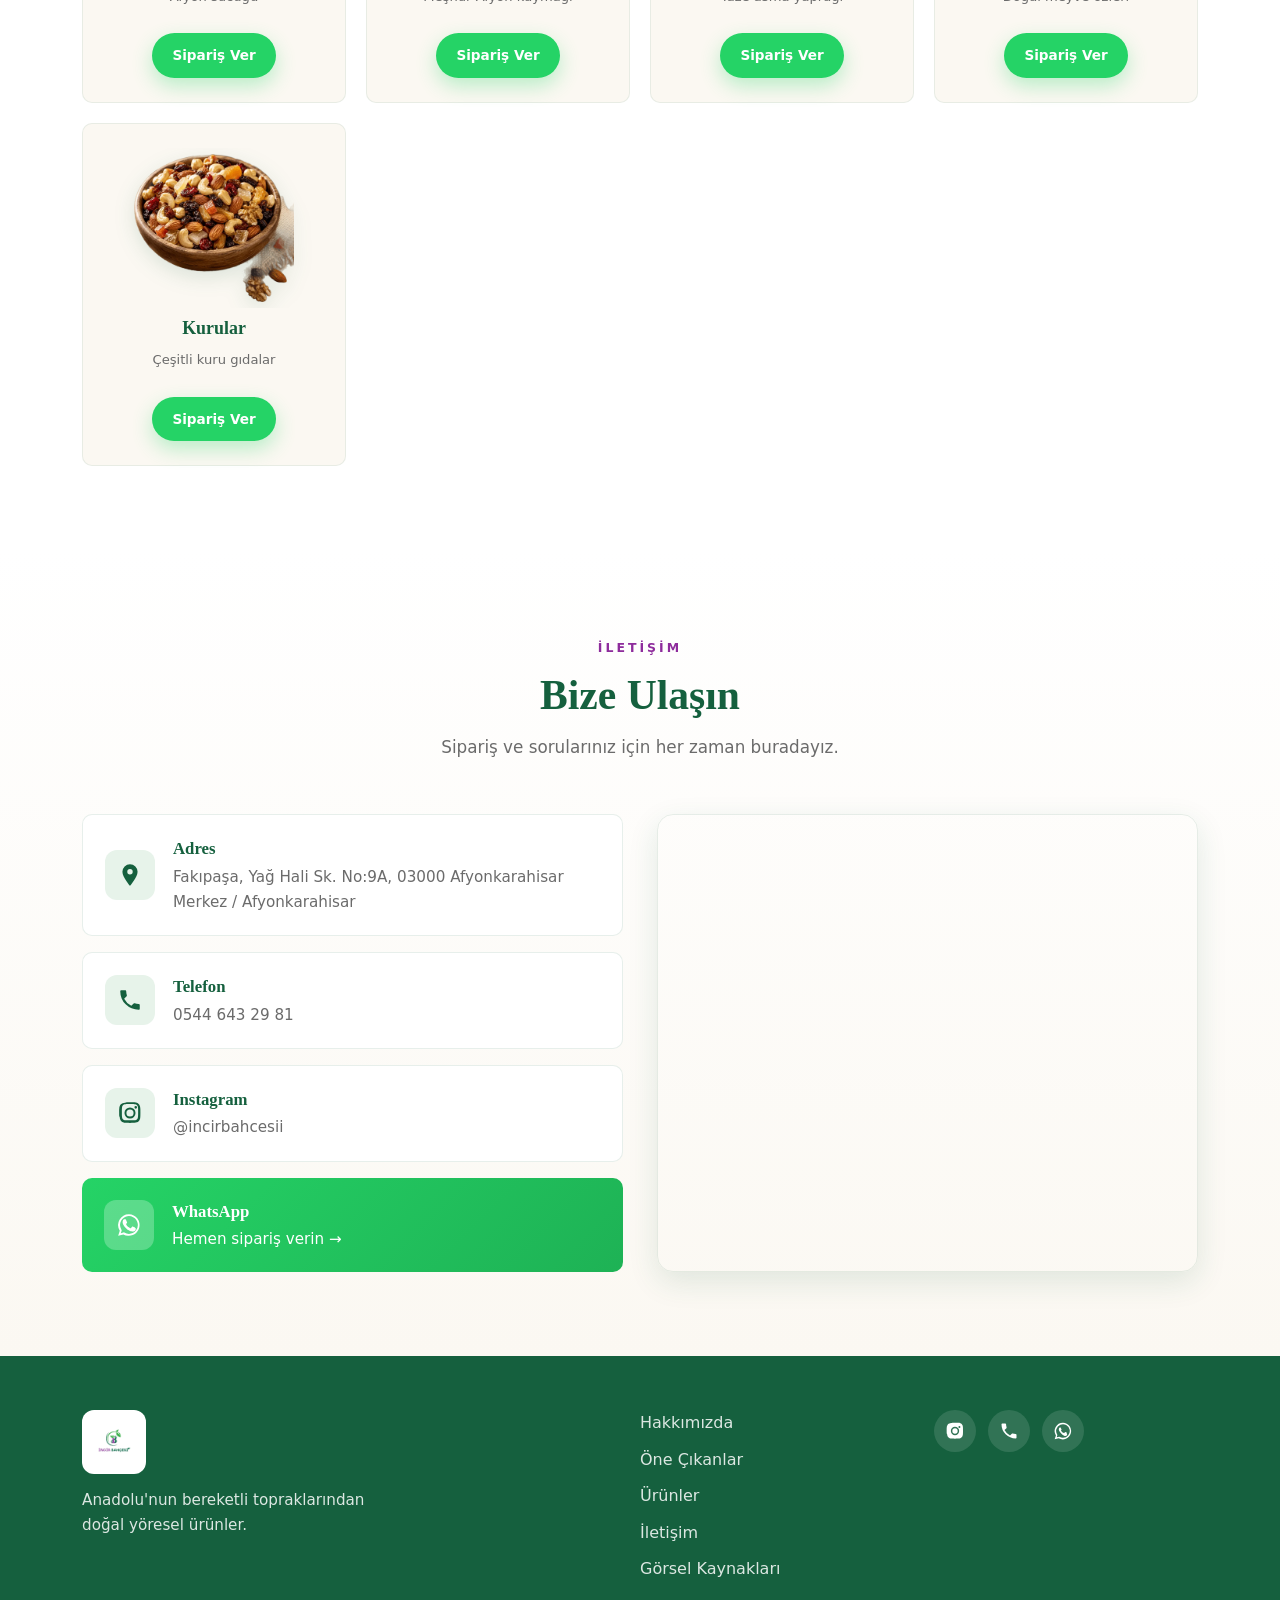
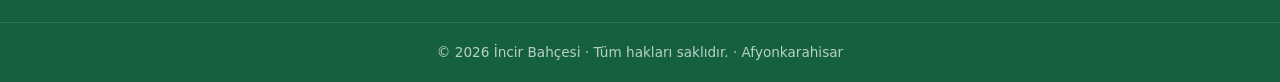
==== commit 44be5f9b: "Konumlandırma Anadolu geneline genişletildi + ürün güncellemeleri - Marka metni 'Afyon' yerine 'Anad" ====
--- a/index.html
+++ b/index.html
@@ -3,8 +3,8 @@
 <head>
   <meta charset="UTF-8" />
   <meta name="viewport" content="width=device-width, initial-scale=1.0" />
-  <title>İncir Bahçesi | Afyonkarahisar Yöresel Ürünler</title>
-  <meta name="description" content="İncir Bahçesi — Afyonkarahisar'ın bereketli topraklarından doğal yöresel ürünler. Ceviz, zeytinyağı, haşhaş ezmesi ve daha fazlası. WhatsApp ile sipariş." />
+  <title>İncir Bahçesi | Anadolu'nun Yöresel Ürünleri</title>
+  <meta name="description" content="İncir Bahçesi — Anadolu'nun bereketli topraklarından doğal yöresel ürünler. Ceviz, zeytinyağı, haşhaş ezmesi ve daha fazlası. WhatsApp ile sipariş." />
   <link rel="preconnect" href="https://wa.me" />
   <link rel="stylesheet" href="css/style.css" />
   <link rel="icon" href="assets/logo.png" type="image/png" />
@@ -47,7 +47,7 @@
   <section class="hero" id="hero">
     <div class="hero-bg" aria-hidden="true"></div>
     <div class="container hero-inner reveal">
-      <p class="hero-eyebrow">🌿 Afyonkarahisar'dan doğal lezzetler</p>
+      <p class="hero-eyebrow">🌿 Anadolu'nun yöresel lezzetleri</p>
       <h1 class="hero-title">Bereketli Toprakların<br><span>Sofranıza Yolculuğu</span></h1>
       <p class="hero-sub">
         İncir Bahçesi; ceviz, zeytinyağı, haşhaş ezmesi ve daha nice yöresel ürünü
@@ -73,9 +73,9 @@
         <span class="kicker">Hakkımızda</span>
         <h2>Yeni Ama Köklü Bir Anlayış</h2>
         <p class="section-lead">
-          İncir Bahçesi, Afyonkarahisar'ın verimli topraklarından gelen yöresel ürünleri
-          bir araya getiren, yeni kurulmuş bir aile markasıdır. Amacımız; toprağın bereketini
-          doğallığını koruyarak sofralarınıza taşımak.
+          İncir Bahçesi, Anadolu'nun bereketli topraklarından gelen yöresel ürünleri
+          bir araya getiren, Afyonkarahisar merkezli yeni bir aile markasıdır. Amacımız; toprağın
+          bereketini doğallığını koruyarak sofralarınıza taşımak.
         </p>
       </div>
 
@@ -86,7 +86,7 @@
           </div>
           <h3>Vizyonumuz</h3>
           <p>
-            Afyonkarahisar'ın yöresel ürünlerini, doğallığını ve tazeliğini bozmadan
+            Anadolu'nun yöresel ürünlerini, doğallığını ve tazeliğini bozmadan
             Türkiye'nin her sofrasına ulaştıran, güvenilir ve sevilen bir marka olmak.
           </p>
         </article>
@@ -157,7 +157,7 @@
             <img class="feat-img" src="assets/products/hashas-ezmesi.webp" alt="Haşhaş Ezmesi" loading="lazy" onerror="this.remove()">
           </div>
           <h3>Haşhaş Ezmesi</h3>
-          <p>Afyon'un meşhur haşhaşından hazırlanan, yoğun lezzetli geleneksel ezme.</p>
+          <p>Doğal taşta çekilmiş, yoğun lezzetli geleneksel haşhaş ezmesi.</p>
           <a class="btn btn-whatsapp order-btn" data-product="Haşhaş Ezmesi" href="#" target="_blank" rel="noopener">
             <span>Sipariş Ver</span>
           </a>
@@ -255,7 +255,7 @@
       <div class="footer-brand">
         <img src="assets/logo.png" alt="İncir Bahçesi" class="footer-logo"
              onerror="this.style.display='none';" />
-        <p>Afyonkarahisar'ın bereketli topraklarından doğal yöresel ürünler.</p>
+        <p>Anadolu'nun bereketli topraklarından doğal yöresel ürünler.</p>
       </div>
       <nav class="footer-links" aria-label="Alt menü">
         <a href="#hakkimizda">Hakkımızda</a>
